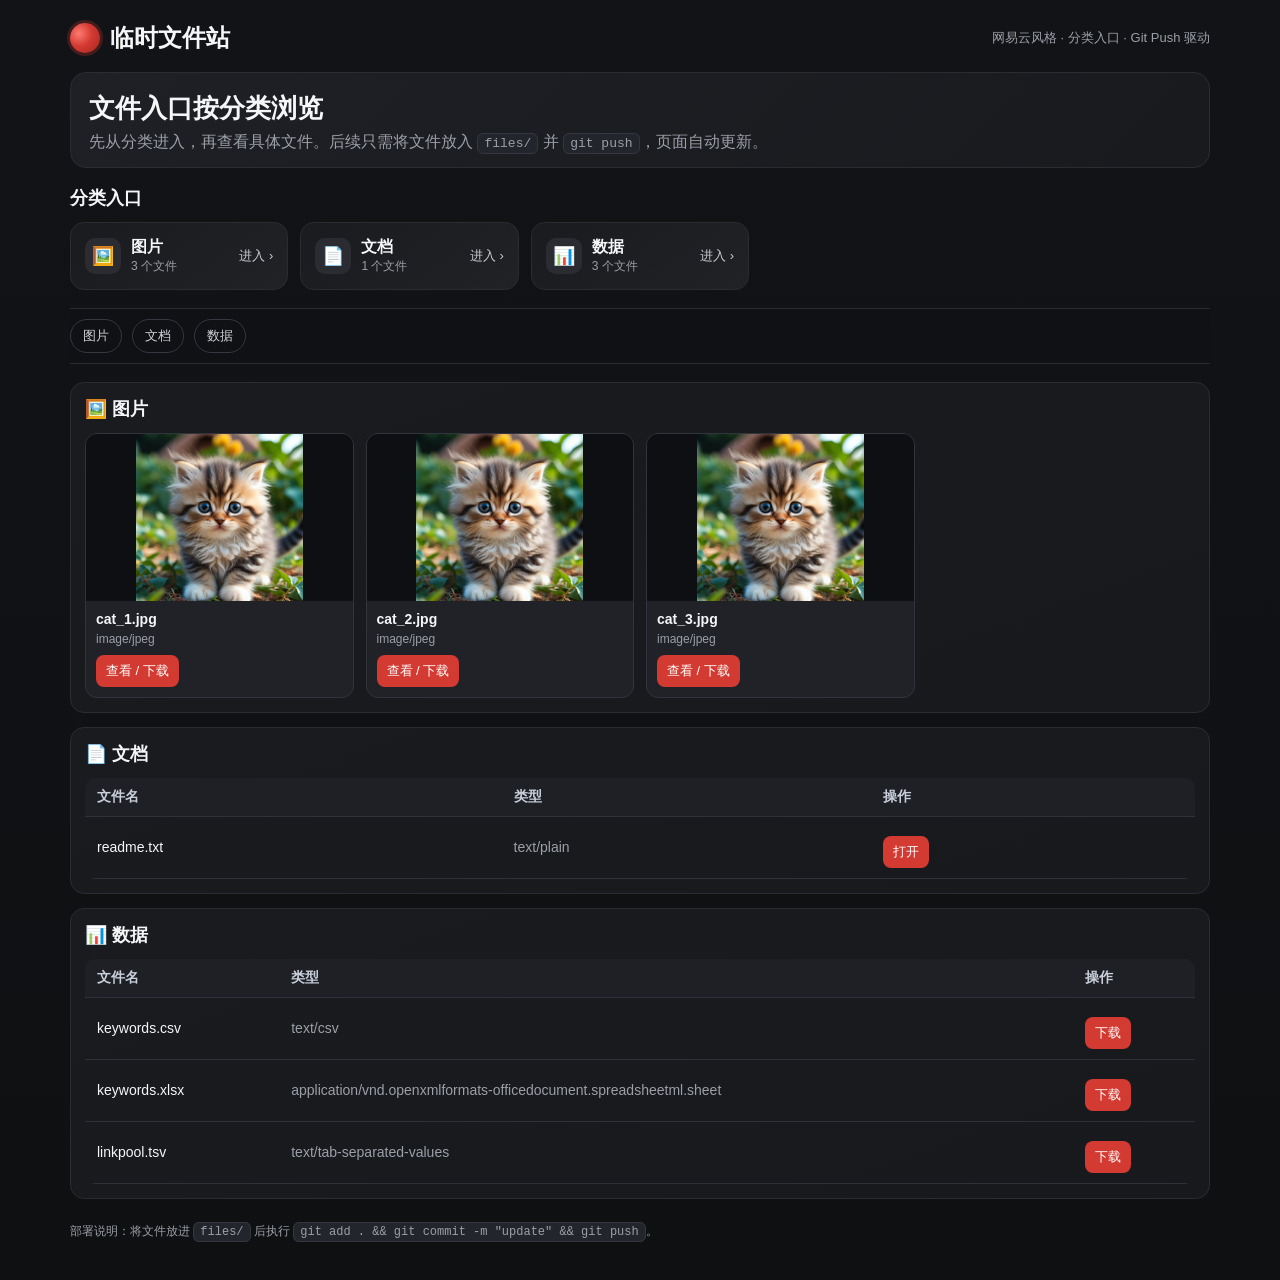
==== index.html @ 6c0d1d4a "feat: category-first entry with NetEase Cloud-inspired UI" ====
<!doctype html>
<html lang="zh-CN">
<head>
<meta charset="UTF-8" />
<meta name="viewport" content="width=device-width, initial-scale=1" />
<title>临时文件站 · 网易云风格</title>
<style>
:root{
  --bg:#111214;
  --panel:#1a1b1f;
  --panel-2:#202226;
  --text:#f5f6f7;
  --muted:#9b9fa8;
  --red:#d33a31;
  --red-2:#e74b42;
  --line:#2a2c31;
}
*{box-sizing:border-box}
body{margin:0;background:linear-gradient(180deg,#121316 0%,#0f1012 100%);color:var(--text);font-family:-apple-system,BlinkMacSystemFont,"Segoe UI",Roboto,"PingFang SC","Microsoft YaHei",sans-serif}
a{color:inherit;text-decoration:none}
.wrap{max-width:1180px;margin:0 auto;padding:22px 20px 40px}
.topbar{display:flex;align-items:center;justify-content:space-between;margin-bottom:18px}
.brand{display:flex;align-items:center;gap:10px;font-weight:800;font-size:24px}
.logo{width:30px;height:30px;border-radius:50%;background:radial-gradient(circle at 30% 35%,#ff7b73 0%,var(--red) 45%,#a52620 100%);box-shadow:0 0 0 3px rgba(211,58,49,.25)}
.tip{color:var(--muted);font-size:13px}

.hero{background:linear-gradient(135deg,#1f2025,#181a1e);border:1px solid var(--line);border-radius:16px;padding:18px 18px 14px;margin-bottom:18px}
.hero h1{margin:0 0 6px;font-size:26px}
.hero p{margin:0;color:var(--muted)}

.section-title{font-size:18px;font-weight:700;margin:18px 0 12px}
.category-grid{display:grid;grid-template-columns:repeat(auto-fill,minmax(210px,1fr));gap:12px}
.cat{background:linear-gradient(145deg,var(--panel),var(--panel-2));border:1px solid var(--line);border-radius:14px;padding:14px;display:flex;align-items:center;justify-content:space-between;transition:.2s}
.cat:hover{transform:translateY(-2px);border-color:#3a3d44}
.cat .l{display:flex;align-items:center;gap:10px}
.icon{width:36px;height:36px;border-radius:10px;display:grid;place-items:center;font-size:18px;background:#2a2c31}
.cname{font-weight:700}
.count{font-size:12px;color:var(--muted)}
.go{font-size:13px;color:#c9ccd3}

.tabs{position:sticky;top:0;background:rgba(17,18,20,.85);backdrop-filter:blur(8px);z-index:9;border-top:1px solid var(--line);border-bottom:1px solid var(--line);padding:10px 0;margin:18px 0}
.tabrow{display:flex;gap:10px;flex-wrap:wrap}
.tab{padding:7px 12px;border:1px solid #343741;border-radius:999px;color:#d0d3d9;font-size:13px}
.tab:hover{border-color:var(--red);color:#fff}

.panel{background:linear-gradient(160deg,var(--panel),#18191d);border:1px solid var(--line);border-radius:14px;padding:14px;margin-top:14px}
.grid{display:grid;grid-template-columns:repeat(auto-fill,minmax(250px,1fr));gap:12px}
.card{background:#202228;border:1px solid #31343c;border-radius:12px;overflow:hidden}
.thumb{aspect-ratio:16/10;background:#0e0f12;display:flex;align-items:center;justify-content:center}
.thumb img{max-width:100%;max-height:100%;display:block}
.meta{padding:10px}
.name{font-weight:700;word-break:break-all;font-size:14px}
.info{font-size:12px;color:var(--muted);margin-top:5px}
.btn{margin-top:9px;display:inline-block;background:var(--red);color:#fff;padding:7px 10px;border-radius:8px;font-size:13px}
.btn:hover{background:var(--red-2)}

.table{width:100%;border-collapse:collapse;margin-top:8px;overflow:hidden;border-radius:10px}
.table th,.table td{padding:10px 12px;border-bottom:1px solid #2f3138;text-align:left;font-size:14px}
.table th{color:#cad0db;background:#1e2026}
.table tr:hover td{background:#1a1c22}
.muted{color:var(--muted)}
.footer{margin-top:24px;color:var(--muted);font-size:12px}
code{background:#23252c;border:1px solid #343741;border-radius:6px;padding:2px 6px}
</style>
</head>
<body>
<div class="wrap">
  <div class="topbar">
    <div class="brand"><span class="logo"></span><span>临时文件站</span></div>
    <div class="tip">网易云风格 · 分类入口 · Git Push 驱动</div>
  </div>

  <div class="hero">
    <h1>文件入口按分类浏览</h1>
    <p>先从分类进入，再查看具体文件。后续只需将文件放入 <code>files/</code> 并 <code>git push</code>，页面自动更新。</p>
  </div>

  <div class="section-title">分类入口</div>
  <div class="category-grid">
    <a class="cat" href="#images"><div class="l"><div class="icon">🖼️</div><div><div class="cname">图片</div><div class="count">3 个文件</div></div></div><div class="go">进入 ›</div></a>
    <a class="cat" href="#docs"><div class="l"><div class="icon">📄</div><div><div class="cname">文档</div><div class="count">1 个文件</div></div></div><div class="go">进入 ›</div></a>
    <a class="cat" href="#data"><div class="l"><div class="icon">📊</div><div><div class="cname">数据</div><div class="count">3 个文件</div></div></div><div class="go">进入 ›</div></a>
  </div>

  <div class="tabs">
    <div class="tabrow">
      <a class="tab" href="#images">图片</a>
      <a class="tab" href="#docs">文档</a>
      <a class="tab" href="#data">数据</a>
    </div>
  </div>

  <section id="images" class="panel">
    <div class="section-title" style="margin-top:0">🖼️ 图片</div>
    <div class="grid">
      <div class="card"><div class="thumb"><img src="files/images/cat_1.jpg" alt="cat1"/></div><div class="meta"><div class="name">cat_1.jpg</div><div class="info">image/jpeg</div><a class="btn" href="files/images/cat_1.jpg" target="_blank">查看 / 下载</a></div></div>
      <div class="card"><div class="thumb"><img src="files/images/cat_2.jpg" alt="cat2"/></div><div class="meta"><div class="name">cat_2.jpg</div><div class="info">image/jpeg</div><a class="btn" href="files/images/cat_2.jpg" target="_blank">查看 / 下载</a></div></div>
      <div class="card"><div class="thumb"><img src="files/images/cat_3.jpg" alt="cat3"/></div><div class="meta"><div class="name">cat_3.jpg</div><div class="info">image/jpeg</div><a class="btn" href="files/images/cat_3.jpg" target="_blank">查看 / 下载</a></div></div>
    </div>
  </section>

  <section id="docs" class="panel">
    <div class="section-title" style="margin-top:0">📄 文档</div>
    <table class="table">
      <thead><tr><th>文件名</th><th>类型</th><th>操作</th></tr></thead>
      <tbody>
        <tr><td>readme.txt</td><td class="muted">text/plain</td><td><a class="btn" href="files/docs/readme.txt" target="_blank">打开</a></td></tr>
      </tbody>
    </table>
  </section>

  <section id="data" class="panel">
    <div class="section-title" style="margin-top:0">📊 数据</div>
    <table class="table">
      <thead><tr><th>文件名</th><th>类型</th><th>操作</th></tr></thead>
      <tbody>
        <tr><td>keywords.csv</td><td class="muted">text/csv</td><td><a class="btn" href="files/data/keywords.csv" target="_blank">下载</a></td></tr>
        <tr><td>keywords.xlsx</td><td class="muted">application/vnd.openxmlformats-officedocument.spreadsheetml.sheet</td><td><a class="btn" href="files/data/keywords.xlsx" target="_blank">下载</a></td></tr>
        <tr><td>linkpool.tsv</td><td class="muted">text/tab-separated-values</td><td><a class="btn" href="files/data/linkpool.tsv" target="_blank">下载</a></td></tr>
      </tbody>
    </table>
  </section>

  <div class="footer">部署说明：将文件放进 <code>files/</code> 后执行 <code>git add . && git commit -m "update" && git push</code>。</div>
</div>
</body>
</html>
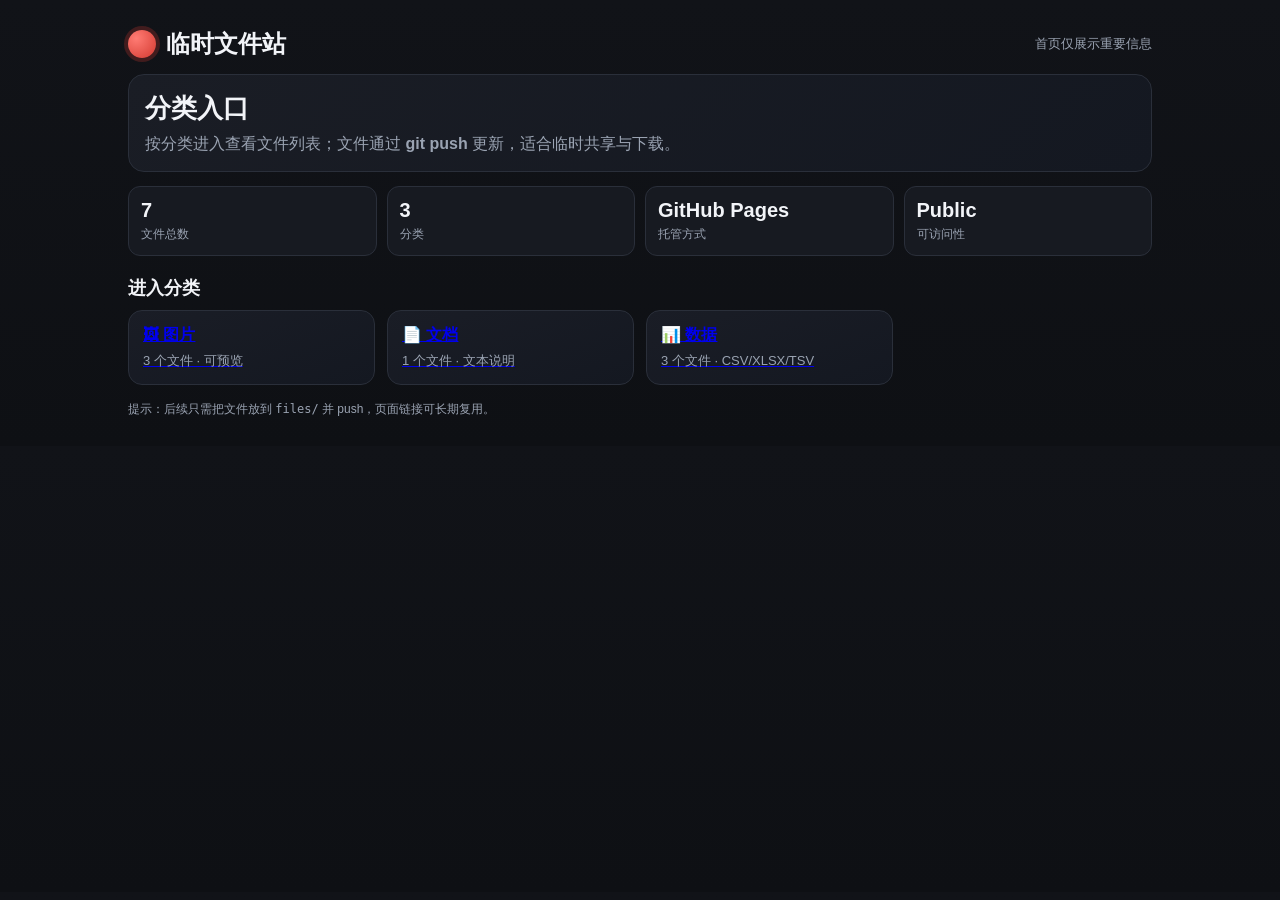
==== commit 0e62775f: "feat: homepage key info only; category drill-down pages" ====
--- a/index.html
+++ b/index.html
@@ -1,127 +1,59 @@
 <!doctype html>
 <html lang="zh-CN">
 <head>
-<meta charset="UTF-8" />
-<meta name="viewport" content="width=device-width, initial-scale=1" />
-<title>临时文件站 · 网易云风格</title>
-<style>
-:root{
-  --bg:#111214;
-  --panel:#1a1b1f;
-  --panel-2:#202226;
-  --text:#f5f6f7;
-  --muted:#9b9fa8;
-  --red:#d33a31;
-  --red-2:#e74b42;
-  --line:#2a2c31;
-}
-*{box-sizing:border-box}
-body{margin:0;background:linear-gradient(180deg,#121316 0%,#0f1012 100%);color:var(--text);font-family:-apple-system,BlinkMacSystemFont,"Segoe UI",Roboto,"PingFang SC","Microsoft YaHei",sans-serif}
-a{color:inherit;text-decoration:none}
-.wrap{max-width:1180px;margin:0 auto;padding:22px 20px 40px}
-.topbar{display:flex;align-items:center;justify-content:space-between;margin-bottom:18px}
-.brand{display:flex;align-items:center;gap:10px;font-weight:800;font-size:24px}
-.logo{width:30px;height:30px;border-radius:50%;background:radial-gradient(circle at 30% 35%,#ff7b73 0%,var(--red) 45%,#a52620 100%);box-shadow:0 0 0 3px rgba(211,58,49,.25)}
-.tip{color:var(--muted);font-size:13px}
-
-.hero{background:linear-gradient(135deg,#1f2025,#181a1e);border:1px solid var(--line);border-radius:16px;padding:18px 18px 14px;margin-bottom:18px}
-.hero h1{margin:0 0 6px;font-size:26px}
-.hero p{margin:0;color:var(--muted)}
-
-.section-title{font-size:18px;font-weight:700;margin:18px 0 12px}
-.category-grid{display:grid;grid-template-columns:repeat(auto-fill,minmax(210px,1fr));gap:12px}
-.cat{background:linear-gradient(145deg,var(--panel),var(--panel-2));border:1px solid var(--line);border-radius:14px;padding:14px;display:flex;align-items:center;justify-content:space-between;transition:.2s}
-.cat:hover{transform:translateY(-2px);border-color:#3a3d44}
-.cat .l{display:flex;align-items:center;gap:10px}
-.icon{width:36px;height:36px;border-radius:10px;display:grid;place-items:center;font-size:18px;background:#2a2c31}
-.cname{font-weight:700}
-.count{font-size:12px;color:var(--muted)}
-.go{font-size:13px;color:#c9ccd3}
-
-.tabs{position:sticky;top:0;background:rgba(17,18,20,.85);backdrop-filter:blur(8px);z-index:9;border-top:1px solid var(--line);border-bottom:1px solid var(--line);padding:10px 0;margin:18px 0}
-.tabrow{display:flex;gap:10px;flex-wrap:wrap}
-.tab{padding:7px 12px;border:1px solid #343741;border-radius:999px;color:#d0d3d9;font-size:13px}
-.tab:hover{border-color:var(--red);color:#fff}
-
-.panel{background:linear-gradient(160deg,var(--panel),#18191d);border:1px solid var(--line);border-radius:14px;padding:14px;margin-top:14px}
-.grid{display:grid;grid-template-columns:repeat(auto-fill,minmax(250px,1fr));gap:12px}
-.card{background:#202228;border:1px solid #31343c;border-radius:12px;overflow:hidden}
-.thumb{aspect-ratio:16/10;background:#0e0f12;display:flex;align-items:center;justify-content:center}
-.thumb img{max-width:100%;max-height:100%;display:block}
-.meta{padding:10px}
-.name{font-weight:700;word-break:break-all;font-size:14px}
-.info{font-size:12px;color:var(--muted);margin-top:5px}
-.btn{margin-top:9px;display:inline-block;background:var(--red);color:#fff;padding:7px 10px;border-radius:8px;font-size:13px}
-.btn:hover{background:var(--red-2)}
-
-.table{width:100%;border-collapse:collapse;margin-top:8px;overflow:hidden;border-radius:10px}
-.table th,.table td{padding:10px 12px;border-bottom:1px solid #2f3138;text-align:left;font-size:14px}
-.table th{color:#cad0db;background:#1e2026}
-.table tr:hover td{background:#1a1c22}
-.muted{color:var(--muted)}
-.footer{margin-top:24px;color:var(--muted);font-size:12px}
-code{background:#23252c;border:1px solid #343741;border-radius:6px;padding:2px 6px}
-</style>
+  <meta charset="UTF-8" />
+  <meta name="viewport" content="width=device-width, initial-scale=1" />
+  <title>临时文件站</title>
+  <style>
+    :root{--bg:#0f1115;--panel:#171a21;--line:#2a2f3a;--text:#f2f4f8;--muted:#9aa3b2;--red:#d33a31}
+    *{box-sizing:border-box} body{margin:0;background:linear-gradient(180deg,#111318,#0e1014);color:var(--text);font-family:-apple-system,BlinkMacSystemFont,"Segoe UI",Roboto,"PingFang SC","Microsoft YaHei",sans-serif}
+    .wrap{max-width:1060px;margin:0 auto;padding:28px 18px}
+    .top{display:flex;justify-content:space-between;align-items:center;gap:12px}
+    .logo{display:flex;align-items:center;gap:10px;font-weight:800;font-size:24px}
+    .dot{width:28px;height:28px;border-radius:50%;background:radial-gradient(circle at 30% 30%,#ff7b73,var(--red));box-shadow:0 0 0 4px rgba(211,58,49,.25)}
+    .sub{color:var(--muted);font-size:13px}
+    .hero{margin-top:14px;background:linear-gradient(140deg,#1a1d25,#141821);border:1px solid var(--line);border-radius:16px;padding:16px}
+    .hero h1{margin:0;font-size:26px}.hero p{margin:8px 0 0;color:var(--muted)}
+    .stats{display:grid;grid-template-columns:repeat(4,minmax(0,1fr));gap:10px;margin-top:14px}
+    .stat{background:var(--panel);border:1px solid var(--line);border-radius:12px;padding:12px}
+    .n{font-size:20px;font-weight:800}.k{font-size:12px;color:var(--muted);margin-top:4px}
+    .section{margin-top:20px;font-size:18px;font-weight:700}
+    .cats{display:grid;grid-template-columns:repeat(auto-fill,minmax(220px,1fr));gap:12px;margin-top:10px}
+    .cat{display:block;background:linear-gradient(160deg,#1a1d26,#141821);border:1px solid var(--line);border-radius:14px;padding:14px;transition:.2s}
+    .cat:hover{transform:translateY(-2px);border-color:#3b4352}
+    .cat .name{font-size:16px;font-weight:700}
+    .cat .meta{margin-top:6px;color:var(--muted);font-size:13px}
+    .foot{margin-top:16px;color:var(--muted);font-size:12px}
+    @media(max-width:800px){.stats{grid-template-columns:repeat(2,minmax(0,1fr))}}
+  </style>
 </head>
 <body>
-<div class="wrap">
-  <div class="topbar">
-    <div class="brand"><span class="logo"></span><span>临时文件站</span></div>
-    <div class="tip">网易云风格 · 分类入口 · Git Push 驱动</div>
+  <div class="wrap">
+    <div class="top">
+      <div class="logo"><span class="dot"></span><span>临时文件站</span></div>
+      <div class="sub">首页仅展示重要信息</div>
+    </div>
+
+    <div class="hero">
+      <h1>分类入口</h1>
+      <p>按分类进入查看文件列表；文件通过 <b>git push</b> 更新，适合临时共享与下载。</p>
+    </div>
+
+    <div class="stats">
+      <div class="stat"><div class="n">7</div><div class="k">文件总数</div></div>
+      <div class="stat"><div class="n">3</div><div class="k">分类</div></div>
+      <div class="stat"><div class="n">GitHub Pages</div><div class="k">托管方式</div></div>
+      <div class="stat"><div class="n">Public</div><div class="k">可访问性</div></div>
+    </div>
+
+    <div class="section">进入分类</div>
+    <div class="cats">
+      <a class="cat" href="pages/images.html"><div class="name">🖼 图片</div><div class="meta">3 个文件 · 可预览</div></a>
+      <a class="cat" href="pages/docs.html"><div class="name">📄 文档</div><div class="meta">1 个文件 · 文本说明</div></a>
+      <a class="cat" href="pages/data.html"><div class="name">📊 数据</div><div class="meta">3 个文件 · CSV/XLSX/TSV</div></a>
+    </div>
+
+    <div class="foot">提示：后续只需把文件放到 <code>files/</code> 并 push，页面链接可长期复用。</div>
   </div>
-
-  <div class="hero">
-    <h1>文件入口按分类浏览</h1>
-    <p>先从分类进入，再查看具体文件。后续只需将文件放入 <code>files/</code> 并 <code>git push</code>，页面自动更新。</p>
-  </div>
-
-  <div class="section-title">分类入口</div>
-  <div class="category-grid">
-    <a class="cat" href="#images"><div class="l"><div class="icon">🖼️</div><div><div class="cname">图片</div><div class="count">3 个文件</div></div></div><div class="go">进入 ›</div></a>
-    <a class="cat" href="#docs"><div class="l"><div class="icon">📄</div><div><div class="cname">文档</div><div class="count">1 个文件</div></div></div><div class="go">进入 ›</div></a>
-    <a class="cat" href="#data"><div class="l"><div class="icon">📊</div><div><div class="cname">数据</div><div class="count">3 个文件</div></div></div><div class="go">进入 ›</div></a>
-  </div>
-
-  <div class="tabs">
-    <div class="tabrow">
-      <a class="tab" href="#images">图片</a>
-      <a class="tab" href="#docs">文档</a>
-      <a class="tab" href="#data">数据</a>
-    </div>
-  </div>
-
-  <section id="images" class="panel">
-    <div class="section-title" style="margin-top:0">🖼️ 图片</div>
-    <div class="grid">
-      <div class="card"><div class="thumb"><img src="files/images/cat_1.jpg" alt="cat1"/></div><div class="meta"><div class="name">cat_1.jpg</div><div class="info">image/jpeg</div><a class="btn" href="files/images/cat_1.jpg" target="_blank">查看 / 下载</a></div></div>
-      <div class="card"><div class="thumb"><img src="files/images/cat_2.jpg" alt="cat2"/></div><div class="meta"><div class="name">cat_2.jpg</div><div class="info">image/jpeg</div><a class="btn" href="files/images/cat_2.jpg" target="_blank">查看 / 下载</a></div></div>
-      <div class="card"><div class="thumb"><img src="files/images/cat_3.jpg" alt="cat3"/></div><div class="meta"><div class="name">cat_3.jpg</div><div class="info">image/jpeg</div><a class="btn" href="files/images/cat_3.jpg" target="_blank">查看 / 下载</a></div></div>
-    </div>
-  </section>
-
-  <section id="docs" class="panel">
-    <div class="section-title" style="margin-top:0">📄 文档</div>
-    <table class="table">
-      <thead><tr><th>文件名</th><th>类型</th><th>操作</th></tr></thead>
-      <tbody>
-        <tr><td>readme.txt</td><td class="muted">text/plain</td><td><a class="btn" href="files/docs/readme.txt" target="_blank">打开</a></td></tr>
-      </tbody>
-    </table>
-  </section>
-
-  <section id="data" class="panel">
-    <div class="section-title" style="margin-top:0">📊 数据</div>
-    <table class="table">
-      <thead><tr><th>文件名</th><th>类型</th><th>操作</th></tr></thead>
-      <tbody>
-        <tr><td>keywords.csv</td><td class="muted">text/csv</td><td><a class="btn" href="files/data/keywords.csv" target="_blank">下载</a></td></tr>
-        <tr><td>keywords.xlsx</td><td class="muted">application/vnd.openxmlformats-officedocument.spreadsheetml.sheet</td><td><a class="btn" href="files/data/keywords.xlsx" target="_blank">下载</a></td></tr>
-        <tr><td>linkpool.tsv</td><td class="muted">text/tab-separated-values</td><td><a class="btn" href="files/data/linkpool.tsv" target="_blank">下载</a></td></tr>
-      </tbody>
-    </table>
-  </section>
-
-  <div class="footer">部署说明：将文件放进 <code>files/</code> 后执行 <code>git add . && git commit -m "update" && git push</code>。</div>
-</div>
 </body>
 </html>
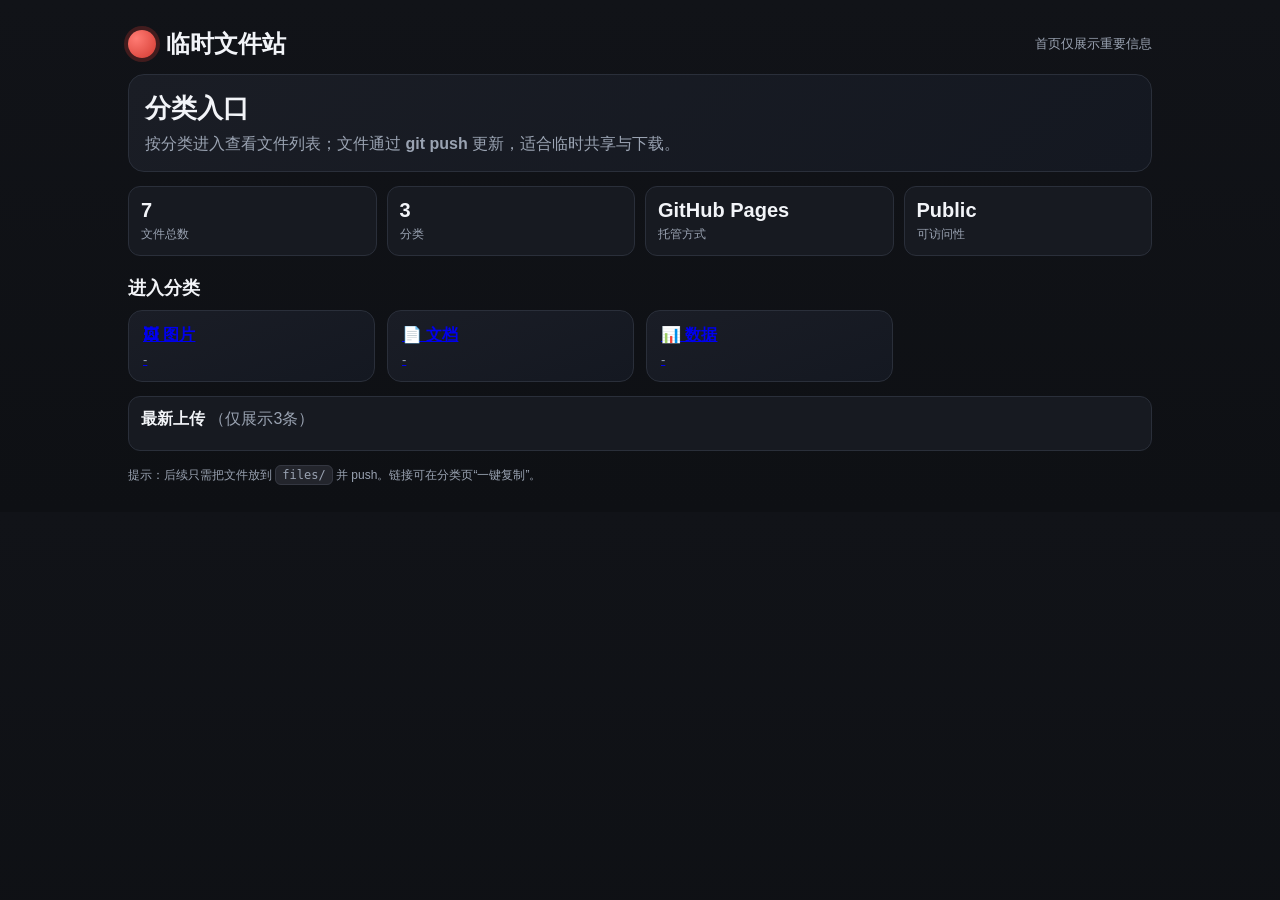
==== commit 66d64888: "feat: auto manifest + latest uploads + copy-link actions" ====
--- a/index.html
+++ b/index.html
@@ -7,40 +7,28 @@
   <style>
     :root{--bg:#0f1115;--panel:#171a21;--line:#2a2f3a;--text:#f2f4f8;--muted:#9aa3b2;--red:#d33a31}
     *{box-sizing:border-box} body{margin:0;background:linear-gradient(180deg,#111318,#0e1014);color:var(--text);font-family:-apple-system,BlinkMacSystemFont,"Segoe UI",Roboto,"PingFang SC","Microsoft YaHei",sans-serif}
-    .wrap{max-width:1060px;margin:0 auto;padding:28px 18px}
-    .top{display:flex;justify-content:space-between;align-items:center;gap:12px}
-    .logo{display:flex;align-items:center;gap:10px;font-weight:800;font-size:24px}
-    .dot{width:28px;height:28px;border-radius:50%;background:radial-gradient(circle at 30% 30%,#ff7b73,var(--red));box-shadow:0 0 0 4px rgba(211,58,49,.25)}
-    .sub{color:var(--muted);font-size:13px}
-    .hero{margin-top:14px;background:linear-gradient(140deg,#1a1d25,#141821);border:1px solid var(--line);border-radius:16px;padding:16px}
+    .wrap{max-width:1060px;margin:0 auto;padding:28px 18px}.top{display:flex;justify-content:space-between;align-items:center;gap:12px}
+    .logo{display:flex;align-items:center;gap:10px;font-weight:800;font-size:24px}.dot{width:28px;height:28px;border-radius:50%;background:radial-gradient(circle at 30% 30%,#ff7b73,var(--red));box-shadow:0 0 0 4px rgba(211,58,49,.25)}
+    .sub{color:var(--muted);font-size:13px}.hero{margin-top:14px;background:linear-gradient(140deg,#1a1d25,#141821);border:1px solid var(--line);border-radius:16px;padding:16px}
     .hero h1{margin:0;font-size:26px}.hero p{margin:8px 0 0;color:var(--muted)}
-    .stats{display:grid;grid-template-columns:repeat(4,minmax(0,1fr));gap:10px;margin-top:14px}
-    .stat{background:var(--panel);border:1px solid var(--line);border-radius:12px;padding:12px}
+    .stats{display:grid;grid-template-columns:repeat(4,minmax(0,1fr));gap:10px;margin-top:14px}.stat{background:var(--panel);border:1px solid var(--line);border-radius:12px;padding:12px}
     .n{font-size:20px;font-weight:800}.k{font-size:12px;color:var(--muted);margin-top:4px}
-    .section{margin-top:20px;font-size:18px;font-weight:700}
-    .cats{display:grid;grid-template-columns:repeat(auto-fill,minmax(220px,1fr));gap:12px;margin-top:10px}
-    .cat{display:block;background:linear-gradient(160deg,#1a1d26,#141821);border:1px solid var(--line);border-radius:14px;padding:14px;transition:.2s}
-    .cat:hover{transform:translateY(-2px);border-color:#3b4352}
-    .cat .name{font-size:16px;font-weight:700}
-    .cat .meta{margin-top:6px;color:var(--muted);font-size:13px}
-    .foot{margin-top:16px;color:var(--muted);font-size:12px}
+    .section{margin-top:20px;font-size:18px;font-weight:700}.cats{display:grid;grid-template-columns:repeat(auto-fill,minmax(220px,1fr));gap:12px;margin-top:10px}
+    .cat{display:block;background:linear-gradient(160deg,#1a1d26,#141821);border:1px solid var(--line);border-radius:14px;padding:14px;transition:.2s}.cat:hover{transform:translateY(-2px);border-color:#3b4352}
+    .cat .name{font-size:16px;font-weight:700}.cat .meta{margin-top:6px;color:var(--muted);font-size:13px}
+    .latest{margin-top:14px;background:var(--panel);border:1px solid var(--line);border-radius:12px;padding:12px}.latest ul{margin:8px 0 0 18px;padding:0}.latest li{margin:6px 0}
+    .muted{color:var(--muted)} .foot{margin-top:16px;color:var(--muted);font-size:12px}
+    code{background:#23252c;border:1px solid #343741;border-radius:6px;padding:2px 6px}
     @media(max-width:800px){.stats{grid-template-columns:repeat(2,minmax(0,1fr))}}
   </style>
 </head>
 <body>
   <div class="wrap">
-    <div class="top">
-      <div class="logo"><span class="dot"></span><span>临时文件站</span></div>
-      <div class="sub">首页仅展示重要信息</div>
-    </div>
-
-    <div class="hero">
-      <h1>分类入口</h1>
-      <p>按分类进入查看文件列表；文件通过 <b>git push</b> 更新，适合临时共享与下载。</p>
-    </div>
+    <div class="top"><div class="logo"><span class="dot"></span><span>临时文件站</span></div><div class="sub">首页仅展示重要信息</div></div>
+    <div class="hero"><h1>分类入口</h1><p>按分类进入查看文件列表；文件通过 <b>git push</b> 更新，适合临时共享与下载。</p></div>
 
     <div class="stats">
-      <div class="stat"><div class="n">7</div><div class="k">文件总数</div></div>
+      <div class="stat"><div class="n" data-total>7</div><div class="k">文件总数</div></div>
       <div class="stat"><div class="n">3</div><div class="k">分类</div></div>
       <div class="stat"><div class="n">GitHub Pages</div><div class="k">托管方式</div></div>
       <div class="stat"><div class="n">Public</div><div class="k">可访问性</div></div>
@@ -48,12 +36,18 @@
 
     <div class="section">进入分类</div>
     <div class="cats">
-      <a class="cat" href="pages/images.html"><div class="name">🖼 图片</div><div class="meta">3 个文件 · 可预览</div></a>
-      <a class="cat" href="pages/docs.html"><div class="name">📄 文档</div><div class="meta">1 个文件 · 文本说明</div></a>
-      <a class="cat" href="pages/data.html"><div class="name">📊 数据</div><div class="meta">3 个文件 · CSV/XLSX/TSV</div></a>
+      <a class="cat" href="pages/images.html"><div class="name">🖼 图片</div><div class="meta" data-count="images">-</div></a>
+      <a class="cat" href="pages/docs.html"><div class="name">📄 文档</div><div class="meta" data-count="docs">-</div></a>
+      <a class="cat" href="pages/data.html"><div class="name">📊 数据</div><div class="meta" data-count="data">-</div></a>
     </div>
 
-    <div class="foot">提示：后续只需把文件放到 <code>files/</code> 并 push，页面链接可长期复用。</div>
+    <div class="latest">
+      <div><b>最新上传</b> <span class="muted">（仅展示3条）</span></div>
+      <ul id="latest-list"></ul>
+    </div>
+
+    <div class="foot">提示：后续只需把文件放到 <code>files/</code> 并 push。链接可在分类页“一键复制”。</div>
   </div>
+  <script src="assets/app.js"></script>
 </body>
 </html>
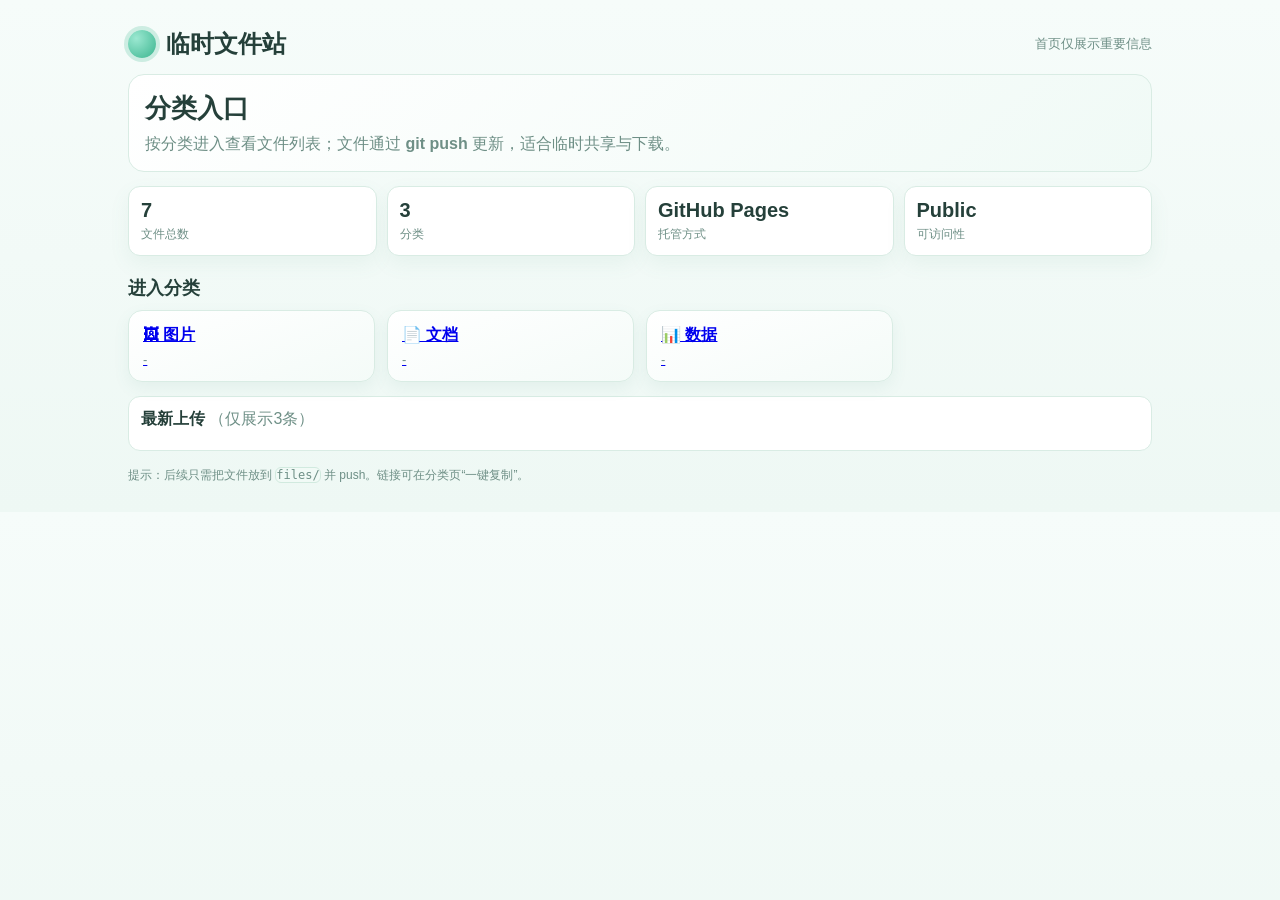
==== commit 8ca45d94: "style: refresh to light fresh theme + image grid preview default" ====
--- a/index.html
+++ b/index.html
@@ -5,20 +5,20 @@
   <meta name="viewport" content="width=device-width, initial-scale=1" />
   <title>临时文件站</title>
   <style>
-    :root{--bg:#0f1115;--panel:#171a21;--line:#2a2f3a;--text:#f2f4f8;--muted:#9aa3b2;--red:#d33a31}
-    *{box-sizing:border-box} body{margin:0;background:linear-gradient(180deg,#111318,#0e1014);color:var(--text);font-family:-apple-system,BlinkMacSystemFont,"Segoe UI",Roboto,"PingFang SC","Microsoft YaHei",sans-serif}
+    :root{--bg:#f4fbf8;--panel:#ffffff;--line:#d9ece4;--text:#25403a;--muted:#6e8f86;--red:#3bb58f}
+    *{box-sizing:border-box} body{margin:0;background:linear-gradient(180deg,#f6fcfa,#eef8f4);color:var(--text);font-family:-apple-system,BlinkMacSystemFont,"Segoe UI",Roboto,"PingFang SC","Microsoft YaHei",sans-serif}
     .wrap{max-width:1060px;margin:0 auto;padding:28px 18px}.top{display:flex;justify-content:space-between;align-items:center;gap:12px}
-    .logo{display:flex;align-items:center;gap:10px;font-weight:800;font-size:24px}.dot{width:28px;height:28px;border-radius:50%;background:radial-gradient(circle at 30% 30%,#ff7b73,var(--red));box-shadow:0 0 0 4px rgba(211,58,49,.25)}
-    .sub{color:var(--muted);font-size:13px}.hero{margin-top:14px;background:linear-gradient(140deg,#1a1d25,#141821);border:1px solid var(--line);border-radius:16px;padding:16px}
+    .logo{display:flex;align-items:center;gap:10px;font-weight:800;font-size:24px}.dot{width:28px;height:28px;border-radius:50%;background:radial-gradient(circle at 30% 30%,#9be8d1,var(--red));box-shadow:0 0 0 4px rgba(59,181,143,.22)}
+    .sub{color:var(--muted);font-size:13px}.hero{margin-top:14px;background:linear-gradient(140deg,#ffffff,#f0faf6);border:1px solid var(--line);border-radius:16px;padding:16px}
     .hero h1{margin:0;font-size:26px}.hero p{margin:8px 0 0;color:var(--muted)}
-    .stats{display:grid;grid-template-columns:repeat(4,minmax(0,1fr));gap:10px;margin-top:14px}.stat{background:var(--panel);border:1px solid var(--line);border-radius:12px;padding:12px}
+    .stats{display:grid;grid-template-columns:repeat(4,minmax(0,1fr));gap:10px;margin-top:14px}.stat{background:var(--panel);border:1px solid var(--line);border-radius:12px;padding:12px;box-shadow:0 8px 20px rgba(84,150,126,.08)}
     .n{font-size:20px;font-weight:800}.k{font-size:12px;color:var(--muted);margin-top:4px}
     .section{margin-top:20px;font-size:18px;font-weight:700}.cats{display:grid;grid-template-columns:repeat(auto-fill,minmax(220px,1fr));gap:12px;margin-top:10px}
-    .cat{display:block;background:linear-gradient(160deg,#1a1d26,#141821);border:1px solid var(--line);border-radius:14px;padding:14px;transition:.2s}.cat:hover{transform:translateY(-2px);border-color:#3b4352}
+    .cat{display:block;background:linear-gradient(160deg,#ffffff,#f4fbf8);border:1px solid var(--line);border-radius:14px;padding:14px;transition:.2s;box-shadow:0 6px 16px rgba(80,145,123,.08)}.cat:hover{transform:translateY(-2px);border-color:#bde5d6}
     .cat .name{font-size:16px;font-weight:700}.cat .meta{margin-top:6px;color:var(--muted);font-size:13px}
     .latest{margin-top:14px;background:var(--panel);border:1px solid var(--line);border-radius:12px;padding:12px}.latest ul{margin:8px 0 0 18px;padding:0}.latest li{margin:6px 0}
     .muted{color:var(--muted)} .foot{margin-top:16px;color:var(--muted);font-size:12px}
-    code{background:#23252c;border:1px solid #343741;border-radius:6px;padding:2px 6px}
+    code{background:#f1faf6;border:1px solid #d1eadf;border-radius:6px;padding:2px 6px
     @media(max-width:800px){.stats{grid-template-columns:repeat(2,minmax(0,1fr))}}
   </style>
 </head>
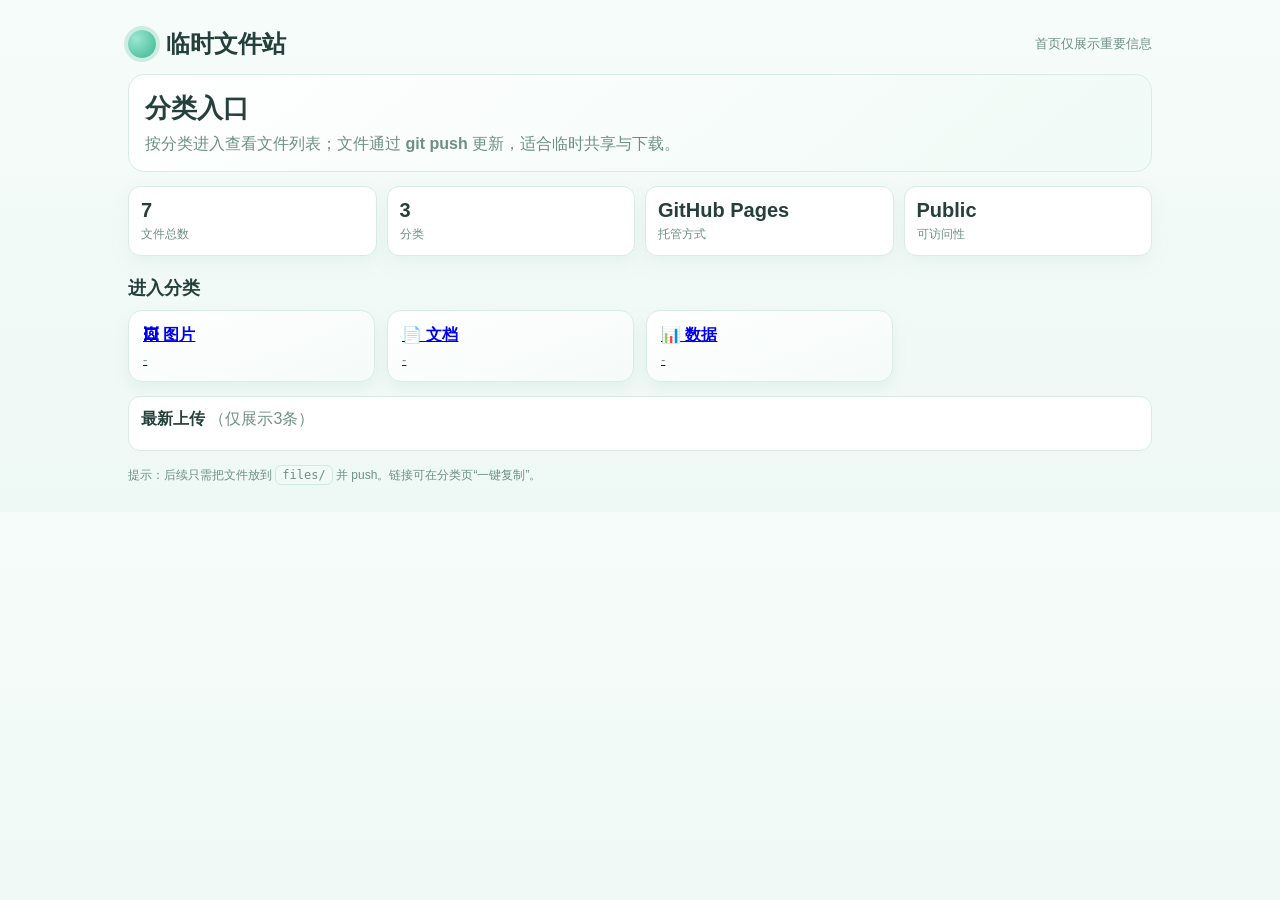
==== commit 6c3ec753: "fix: close CSS code selector brace on homepage" ====
--- a/index.html
+++ b/index.html
@@ -18,7 +18,7 @@
     .cat .name{font-size:16px;font-weight:700}.cat .meta{margin-top:6px;color:var(--muted);font-size:13px}
     .latest{margin-top:14px;background:var(--panel);border:1px solid var(--line);border-radius:12px;padding:12px}.latest ul{margin:8px 0 0 18px;padding:0}.latest li{margin:6px 0}
     .muted{color:var(--muted)} .foot{margin-top:16px;color:var(--muted);font-size:12px}
-    code{background:#f1faf6;border:1px solid #d1eadf;border-radius:6px;padding:2px 6px
+    code{background:#f1faf6;border:1px solid #d1eadf;border-radius:6px;padding:2px 6px}
     @media(max-width:800px){.stats{grid-template-columns:repeat(2,minmax(0,1fr))}}
   </style>
 </head>
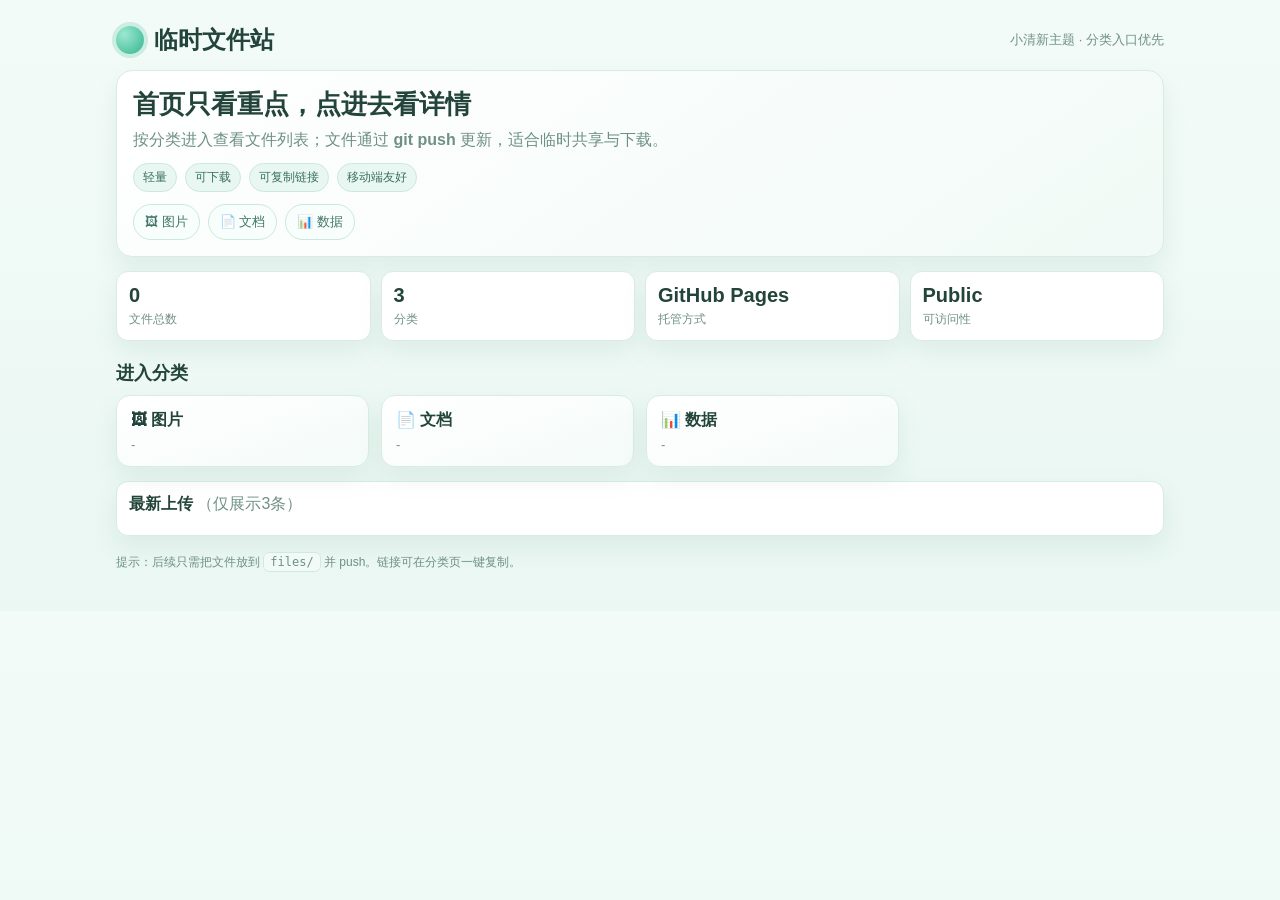
==== commit e3fded5d: "feat: full-site UX polish with unified fresh theme and image preview navigation" ====
--- a/index.html
+++ b/index.html
@@ -4,31 +4,33 @@
   <meta charset="UTF-8" />
   <meta name="viewport" content="width=device-width, initial-scale=1" />
   <title>临时文件站</title>
-  <style>
-    :root{--bg:#f4fbf8;--panel:#ffffff;--line:#d9ece4;--text:#25403a;--muted:#6e8f86;--red:#3bb58f}
-    *{box-sizing:border-box} body{margin:0;background:linear-gradient(180deg,#f6fcfa,#eef8f4);color:var(--text);font-family:-apple-system,BlinkMacSystemFont,"Segoe UI",Roboto,"PingFang SC","Microsoft YaHei",sans-serif}
-    .wrap{max-width:1060px;margin:0 auto;padding:28px 18px}.top{display:flex;justify-content:space-between;align-items:center;gap:12px}
-    .logo{display:flex;align-items:center;gap:10px;font-weight:800;font-size:24px}.dot{width:28px;height:28px;border-radius:50%;background:radial-gradient(circle at 30% 30%,#9be8d1,var(--red));box-shadow:0 0 0 4px rgba(59,181,143,.22)}
-    .sub{color:var(--muted);font-size:13px}.hero{margin-top:14px;background:linear-gradient(140deg,#ffffff,#f0faf6);border:1px solid var(--line);border-radius:16px;padding:16px}
-    .hero h1{margin:0;font-size:26px}.hero p{margin:8px 0 0;color:var(--muted)}
-    .stats{display:grid;grid-template-columns:repeat(4,minmax(0,1fr));gap:10px;margin-top:14px}.stat{background:var(--panel);border:1px solid var(--line);border-radius:12px;padding:12px;box-shadow:0 8px 20px rgba(84,150,126,.08)}
-    .n{font-size:20px;font-weight:800}.k{font-size:12px;color:var(--muted);margin-top:4px}
-    .section{margin-top:20px;font-size:18px;font-weight:700}.cats{display:grid;grid-template-columns:repeat(auto-fill,minmax(220px,1fr));gap:12px;margin-top:10px}
-    .cat{display:block;background:linear-gradient(160deg,#ffffff,#f4fbf8);border:1px solid var(--line);border-radius:14px;padding:14px;transition:.2s;box-shadow:0 6px 16px rgba(80,145,123,.08)}.cat:hover{transform:translateY(-2px);border-color:#bde5d6}
-    .cat .name{font-size:16px;font-weight:700}.cat .meta{margin-top:6px;color:var(--muted);font-size:13px}
-    .latest{margin-top:14px;background:var(--panel);border:1px solid var(--line);border-radius:12px;padding:12px}.latest ul{margin:8px 0 0 18px;padding:0}.latest li{margin:6px 0}
-    .muted{color:var(--muted)} .foot{margin-top:16px;color:var(--muted);font-size:12px}
-    code{background:#f1faf6;border:1px solid #d1eadf;border-radius:6px;padding:2px 6px}
-    @media(max-width:800px){.stats{grid-template-columns:repeat(2,minmax(0,1fr))}}
-  </style>
+  <link rel="stylesheet" href="assets/style.css" />
 </head>
 <body>
   <div class="wrap">
-    <div class="top"><div class="logo"><span class="dot"></span><span>临时文件站</span></div><div class="sub">首页仅展示重要信息</div></div>
-    <div class="hero"><h1>分类入口</h1><p>按分类进入查看文件列表；文件通过 <b>git push</b> 更新，适合临时共享与下载。</p></div>
+    <div class="top">
+      <div class="logo"><span class="dot"></span><span>临时文件站</span></div>
+      <div class="sub">小清新主题 · 分类入口优先</div>
+    </div>
+
+    <div class="hero">
+      <h1>首页只看重点，点进去看详情</h1>
+      <p>按分类进入查看文件列表；文件通过 <b>git push</b> 更新，适合临时共享与下载。</p>
+      <div class="chips">
+        <span class="chip">轻量</span>
+        <span class="chip">可下载</span>
+        <span class="chip">可复制链接</span>
+        <span class="chip">移动端友好</span>
+      </div>
+      <div class="nav">
+        <a href="pages/images.html">🖼 图片</a>
+        <a href="pages/docs.html">📄 文档</a>
+        <a href="pages/data.html">📊 数据</a>
+      </div>
+    </div>
 
     <div class="stats">
-      <div class="stat"><div class="n" data-total>7</div><div class="k">文件总数</div></div>
+      <div class="stat"><div class="n" data-total>0</div><div class="k">文件总数</div></div>
       <div class="stat"><div class="n">3</div><div class="k">分类</div></div>
       <div class="stat"><div class="n">GitHub Pages</div><div class="k">托管方式</div></div>
       <div class="stat"><div class="n">Public</div><div class="k">可访问性</div></div>
@@ -46,8 +48,10 @@
       <ul id="latest-list"></ul>
     </div>
 
-    <div class="foot">提示：后续只需把文件放到 <code>files/</code> 并 push。链接可在分类页“一键复制”。</div>
+    <div class="foot">提示：后续只需把文件放到 <code>files/</code> 并 push。链接可在分类页一键复制。</div>
   </div>
+
+  <button id="back-top" class="float-top">↑ 顶部</button>
   <script src="assets/app.js"></script>
 </body>
 </html>
--- a/assets/style.css
+++ b/assets/style.css
@@ -0,0 +1,78 @@
+:root{
+  --bg:#f3fbf8;
+  --bg-2:#eaf7f2;
+  --panel:#ffffff;
+  --line:#d8ece3;
+  --text:#23443a;
+  --muted:#6f9086;
+  --primary:#36b58d;
+  --primary-2:#2fa57f;
+  --chip:#e8f7f1;
+  --shadow:0 10px 24px rgba(65,132,108,.10);
+}
+*{box-sizing:border-box}
+body{margin:0;background:linear-gradient(180deg,var(--bg),var(--bg-2));color:var(--text);font-family:-apple-system,BlinkMacSystemFont,"Segoe UI",Roboto,"PingFang SC","Microsoft YaHei",sans-serif}
+a{text-decoration:none;color:inherit}
+.wrap{max-width:1080px;margin:0 auto;padding:24px 16px 40px}
+.top{display:flex;justify-content:space-between;align-items:center;gap:10px;flex-wrap:wrap}
+.logo{display:flex;align-items:center;gap:10px;font-size:24px;font-weight:800}
+.dot{width:28px;height:28px;border-radius:50%;background:radial-gradient(circle at 30% 30%,#9be8d1,var(--primary));box-shadow:0 0 0 4px rgba(54,181,141,.2)}
+.sub{color:var(--muted);font-size:13px}
+.hero{margin-top:14px;padding:16px;border-radius:16px;border:1px solid var(--line);background:linear-gradient(145deg,#ffffff,#f1faf6);box-shadow:var(--shadow)}
+.hero h1{margin:0;font-size:26px}
+.hero p{margin:8px 0 0;color:var(--muted)}
+.stats{display:grid;grid-template-columns:repeat(4,minmax(0,1fr));gap:10px;margin-top:14px}
+.stat{background:var(--panel);border:1px solid var(--line);border-radius:12px;padding:12px;box-shadow:var(--shadow)}
+.n{font-size:20px;font-weight:800}
+.k{font-size:12px;color:var(--muted);margin-top:4px}
+.section{margin-top:20px;font-size:18px;font-weight:700}
+.cats{display:grid;grid-template-columns:repeat(auto-fill,minmax(220px,1fr));gap:12px;margin-top:10px}
+.cat{display:block;background:linear-gradient(160deg,#fff,#f4fbf8);border:1px solid var(--line);border-radius:14px;padding:14px;transition:.2s;box-shadow:var(--shadow)}
+.cat:hover{transform:translateY(-2px);border-color:#bae5d6}
+.cat .name{font-size:16px;font-weight:700}
+.cat .meta{margin-top:6px;color:var(--muted);font-size:13px}
+.latest{margin-top:14px;background:var(--panel);border:1px solid var(--line);border-radius:12px;padding:12px;box-shadow:var(--shadow)}
+.latest ul{margin:8px 0 0 18px;padding:0}
+.latest li{margin:6px 0}
+.chips{display:flex;gap:8px;flex-wrap:wrap;margin-top:12px}
+.chip{font-size:12px;background:var(--chip);border:1px solid #cce8dd;color:#3a6f61;padding:5px 9px;border-radius:999px}
+.nav{display:flex;gap:8px;flex-wrap:wrap;margin-top:12px}
+.nav a{padding:8px 11px;border-radius:999px;border:1px solid #cce8dd;background:#f8fefb;color:#417668;font-size:13px}
+.nav a.active{background:var(--primary);border-color:var(--primary);color:#fff}
+.back{color:#2a4f45;background:#e6f6f0;border:1px solid #c6e9dd;padding:7px 11px;border-radius:8px;text-decoration:none}
+.toolbar{margin-top:12px;display:flex;gap:8px;flex-wrap:wrap;align-items:center}
+.input,.select{background:#fff;border:1px solid #cbe8de;color:#2d4f46;border-radius:9px;padding:9px 10px;font-size:13px}
+.input{min-width:220px}
+.btn{display:inline-block;background:var(--primary);color:#fff;padding:8px 11px;border-radius:9px;text-decoration:none;border:none;cursor:pointer}
+.btn:hover{background:var(--primary-2)}
+.btn.ghost{background:#e6f5ef;color:#2a6253}
+.count{color:var(--muted);font-size:12px;margin-left:auto}
+.table{width:100%;border-collapse:collapse;margin-top:12px;background:var(--panel);border:1px solid var(--line);border-radius:10px;overflow:hidden;box-shadow:var(--shadow)}
+th,td{padding:11px 12px;border-bottom:1px solid #e7f4ef;text-align:left}
+th{color:#4f7d71;background:#f6fcf9}
+.muted{color:var(--muted)}
+.empty{display:none;margin-top:10px;padding:10px 12px;border:1px dashed #b8e1d3;border-radius:10px;color:var(--muted);background:#f8fdfb}
+.foot{margin-top:18px;color:var(--muted);font-size:12px}
+code{background:#f1faf6;border:1px solid #d1eadf;border-radius:6px;padding:2px 6px}
+.float-top{position:fixed;right:18px;bottom:20px;background:#ffffffd9;border:1px solid #cde7dd;color:#376658;border-radius:999px;padding:8px 12px;cursor:pointer;display:none;backdrop-filter:blur(5px)}
+
+/* image grid + preview */
+.grid{display:grid;grid-template-columns:repeat(auto-fill,minmax(210px,1fr));gap:10px}
+.icard{background:var(--panel);border:1px solid var(--line);border-radius:10px;overflow:hidden;box-shadow:0 6px 16px rgba(80,145,123,.08)}
+.ithumb{aspect-ratio:4/3;background:#edf8f3;display:flex;align-items:center;justify-content:center;cursor:zoom-in}
+.ithumb img{max-width:100%;max-height:100%;display:block}
+.imeta{padding:8px 10px}
+.iname{font-size:13px;font-weight:700;white-space:nowrap;overflow:hidden;text-overflow:ellipsis}
+.isub{font-size:12px;color:var(--muted);margin-top:4px}
+.lightbox{position:fixed;inset:0;background:rgba(30,52,45,.45);backdrop-filter:blur(3px);z-index:99;display:flex;flex-direction:column;align-items:center;justify-content:center;padding:20px}
+.lightbox img{max-width:min(92vw,1200px);max-height:78vh;border-radius:12px;box-shadow:0 20px 50px rgba(44,95,79,.25)}
+.lb-close{position:absolute;top:16px;right:16px;width:38px;height:38px;border:none;border-radius:999px;background:#e4f7f0;color:#2a5f51;font-size:24px;cursor:pointer}
+.lb-nav{position:absolute;top:50%;transform:translateY(-50%);width:42px;height:42px;border:none;border-radius:999px;background:#e4f7f0;color:#2a5f51;font-size:24px;cursor:pointer}
+.lb-prev{left:16px}.lb-next{right:16px}
+.lb-name{margin-top:10px;color:#285346;font-size:13px;background:#eef9f4;padding:5px 10px;border-radius:999px}
+
+@media(max-width:860px){
+  .stats{grid-template-columns:repeat(2,minmax(0,1fr))}
+  .count{margin-left:0;width:100%}
+  .input{min-width:180px}
+}
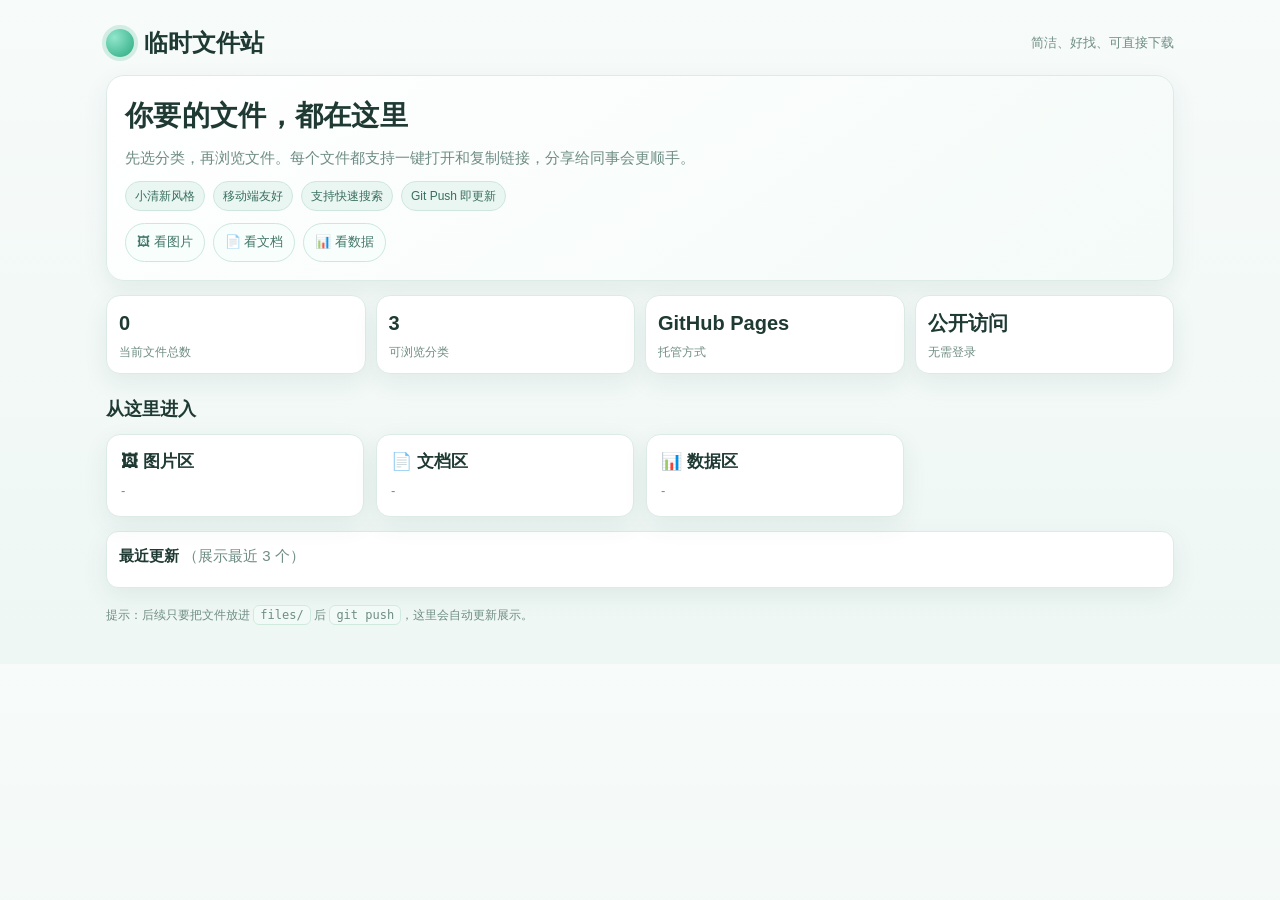
==== commit 988bab88: "ui: full visual refresh and friendlier Chinese copy across all pages" ====
--- a/index.html
+++ b/index.html
@@ -10,45 +10,45 @@
   <div class="wrap">
     <div class="top">
       <div class="logo"><span class="dot"></span><span>临时文件站</span></div>
-      <div class="sub">小清新主题 · 分类入口优先</div>
+      <div class="sub">简洁、好找、可直接下载</div>
     </div>
 
     <div class="hero">
-      <h1>首页只看重点，点进去看详情</h1>
-      <p>按分类进入查看文件列表；文件通过 <b>git push</b> 更新，适合临时共享与下载。</p>
+      <h1>你要的文件，都在这里</h1>
+      <p>先选分类，再浏览文件。每个文件都支持一键打开和复制链接，分享给同事会更顺手。</p>
       <div class="chips">
-        <span class="chip">轻量</span>
-        <span class="chip">可下载</span>
-        <span class="chip">可复制链接</span>
+        <span class="chip">小清新风格</span>
         <span class="chip">移动端友好</span>
+        <span class="chip">支持快速搜索</span>
+        <span class="chip">Git Push 即更新</span>
       </div>
       <div class="nav">
-        <a href="pages/images.html">🖼 图片</a>
-        <a href="pages/docs.html">📄 文档</a>
-        <a href="pages/data.html">📊 数据</a>
+        <a href="pages/images.html">🖼 看图片</a>
+        <a href="pages/docs.html">📄 看文档</a>
+        <a href="pages/data.html">📊 看数据</a>
       </div>
     </div>
 
     <div class="stats">
-      <div class="stat"><div class="n" data-total>0</div><div class="k">文件总数</div></div>
-      <div class="stat"><div class="n">3</div><div class="k">分类</div></div>
+      <div class="stat"><div class="n" data-total>0</div><div class="k">当前文件总数</div></div>
+      <div class="stat"><div class="n">3</div><div class="k">可浏览分类</div></div>
       <div class="stat"><div class="n">GitHub Pages</div><div class="k">托管方式</div></div>
-      <div class="stat"><div class="n">Public</div><div class="k">可访问性</div></div>
+      <div class="stat"><div class="n">公开访问</div><div class="k">无需登录</div></div>
     </div>
 
-    <div class="section">进入分类</div>
+    <div class="section">从这里进入</div>
     <div class="cats">
-      <a class="cat" href="pages/images.html"><div class="name">🖼 图片</div><div class="meta" data-count="images">-</div></a>
-      <a class="cat" href="pages/docs.html"><div class="name">📄 文档</div><div class="meta" data-count="docs">-</div></a>
-      <a class="cat" href="pages/data.html"><div class="name">📊 数据</div><div class="meta" data-count="data">-</div></a>
+      <a class="cat" href="pages/images.html"><div class="name">🖼 图片区</div><div class="meta" data-count="images">-</div></a>
+      <a class="cat" href="pages/docs.html"><div class="name">📄 文档区</div><div class="meta" data-count="docs">-</div></a>
+      <a class="cat" href="pages/data.html"><div class="name">📊 数据区</div><div class="meta" data-count="data">-</div></a>
     </div>
 
     <div class="latest">
-      <div><b>最新上传</b> <span class="muted">（仅展示3条）</span></div>
+      <div><b>最近更新</b> <span class="muted">（展示最近 3 个）</span></div>
       <ul id="latest-list"></ul>
     </div>
 
-    <div class="foot">提示：后续只需把文件放到 <code>files/</code> 并 push。链接可在分类页一键复制。</div>
+    <div class="foot">提示：后续只要把文件放进 <code>files/</code> 后 <code>git push</code>，这里会自动更新展示。</div>
   </div>
 
   <button id="back-top" class="float-top">↑ 顶部</button>
--- a/assets/style.css
+++ b/assets/style.css
@@ -1,73 +1,73 @@
 :root{
-  --bg:#f3fbf8;
-  --bg-2:#eaf7f2;
+  --bg:#f7fbfa;
+  --bg-2:#eef7f4;
   --panel:#ffffff;
-  --line:#d8ece3;
-  --text:#23443a;
-  --muted:#6f9086;
-  --primary:#36b58d;
-  --primary-2:#2fa57f;
-  --chip:#e8f7f1;
-  --shadow:0 10px 24px rgba(65,132,108,.10);
+  --line:#ddebe6;
+  --text:#1f3a33;
+  --muted:#6f8d84;
+  --primary:#28a97f;
+  --primary-2:#23956f;
+  --soft:#e9f6f1;
+  --shadow:0 8px 24px rgba(31,74,61,.08);
 }
 *{box-sizing:border-box}
-body{margin:0;background:linear-gradient(180deg,var(--bg),var(--bg-2));color:var(--text);font-family:-apple-system,BlinkMacSystemFont,"Segoe UI",Roboto,"PingFang SC","Microsoft YaHei",sans-serif}
+body{margin:0;background:linear-gradient(180deg,var(--bg),var(--bg-2));color:var(--text);font:15px/1.55 -apple-system,BlinkMacSystemFont,"SF Pro Text","Segoe UI",Roboto,"PingFang SC","Microsoft YaHei",sans-serif}
 a{text-decoration:none;color:inherit}
-.wrap{max-width:1080px;margin:0 auto;padding:24px 16px 40px}
+.wrap{max-width:1100px;margin:0 auto;padding:24px 16px 40px}
 .top{display:flex;justify-content:space-between;align-items:center;gap:10px;flex-wrap:wrap}
 .logo{display:flex;align-items:center;gap:10px;font-size:24px;font-weight:800}
-.dot{width:28px;height:28px;border-radius:50%;background:radial-gradient(circle at 30% 30%,#9be8d1,var(--primary));box-shadow:0 0 0 4px rgba(54,181,141,.2)}
+.dot{width:28px;height:28px;border-radius:50%;background:radial-gradient(circle at 30% 30%,#92e6cb,var(--primary));box-shadow:0 0 0 4px rgba(40,169,127,.18)}
 .sub{color:var(--muted);font-size:13px}
-.hero{margin-top:14px;padding:16px;border-radius:16px;border:1px solid var(--line);background:linear-gradient(145deg,#ffffff,#f1faf6);box-shadow:var(--shadow)}
-.hero h1{margin:0;font-size:26px}
+.hero{margin-top:14px;padding:18px;border-radius:18px;border:1px solid var(--line);background:linear-gradient(145deg,#fff,#f4fbf8);box-shadow:var(--shadow)}
+.hero h1{margin:0;font-size:28px;letter-spacing:.3px}
 .hero p{margin:8px 0 0;color:var(--muted)}
+.chips{display:flex;gap:8px;flex-wrap:wrap;margin-top:12px}
+.chip{font-size:12px;background:var(--soft);border:1px solid #cde7de;color:#3a6f60;padding:5px 9px;border-radius:999px}
 .stats{display:grid;grid-template-columns:repeat(4,minmax(0,1fr));gap:10px;margin-top:14px}
-.stat{background:var(--panel);border:1px solid var(--line);border-radius:12px;padding:12px;box-shadow:var(--shadow)}
-.n{font-size:20px;font-weight:800}
-.k{font-size:12px;color:var(--muted);margin-top:4px}
-.section{margin-top:20px;font-size:18px;font-weight:700}
-.cats{display:grid;grid-template-columns:repeat(auto-fill,minmax(220px,1fr));gap:12px;margin-top:10px}
-.cat{display:block;background:linear-gradient(160deg,#fff,#f4fbf8);border:1px solid var(--line);border-radius:14px;padding:14px;transition:.2s;box-shadow:var(--shadow)}
-.cat:hover{transform:translateY(-2px);border-color:#bae5d6}
-.cat .name{font-size:16px;font-weight:700}
+.stat{background:var(--panel);border:1px solid var(--line);border-radius:14px;padding:12px;box-shadow:var(--shadow)}
+.n{font-size:20px;font-weight:800}.k{font-size:12px;color:var(--muted);margin-top:4px}
+.section{margin-top:22px;font-size:18px;font-weight:700}
+.cats{display:grid;grid-template-columns:repeat(auto-fill,minmax(230px,1fr));gap:12px;margin-top:10px}
+.cat{display:block;background:#fff;border:1px solid var(--line);border-radius:14px;padding:14px;transition:.2s;box-shadow:var(--shadow)}
+.cat:hover{transform:translateY(-2px);border-color:#b8dece}
+.cat .name{font-size:17px;font-weight:700}
 .cat .meta{margin-top:6px;color:var(--muted);font-size:13px}
-.latest{margin-top:14px;background:var(--panel);border:1px solid var(--line);border-radius:12px;padding:12px;box-shadow:var(--shadow)}
+.latest{margin-top:14px;background:#fff;border:1px solid var(--line);border-radius:12px;padding:12px;box-shadow:var(--shadow)}
 .latest ul{margin:8px 0 0 18px;padding:0}
 .latest li{margin:6px 0}
-.chips{display:flex;gap:8px;flex-wrap:wrap;margin-top:12px}
-.chip{font-size:12px;background:var(--chip);border:1px solid #cce8dd;color:#3a6f61;padding:5px 9px;border-radius:999px}
 .nav{display:flex;gap:8px;flex-wrap:wrap;margin-top:12px}
 .nav a{padding:8px 11px;border-radius:999px;border:1px solid #cce8dd;background:#f8fefb;color:#417668;font-size:13px}
 .nav a.active{background:var(--primary);border-color:var(--primary);color:#fff}
-.back{color:#2a4f45;background:#e6f6f0;border:1px solid #c6e9dd;padding:7px 11px;border-radius:8px;text-decoration:none}
+.back{color:#2a4f45;background:#e8f6f1;border:1px solid #c6e9dd;padding:7px 11px;border-radius:8px;text-decoration:none}
 .toolbar{margin-top:12px;display:flex;gap:8px;flex-wrap:wrap;align-items:center}
-.input,.select{background:#fff;border:1px solid #cbe8de;color:#2d4f46;border-radius:9px;padding:9px 10px;font-size:13px}
+.input,.select{background:#fff;border:1px solid #cbe8de;color:#2d4f46;border-radius:10px;padding:9px 10px;font-size:13px}
 .input{min-width:220px}
-.btn{display:inline-block;background:var(--primary);color:#fff;padding:8px 11px;border-radius:9px;text-decoration:none;border:none;cursor:pointer}
+.btn{display:inline-block;background:var(--primary);color:#fff;padding:8px 11px;border-radius:9px;text-decoration:none;border:none;cursor:pointer;font-weight:600}
 .btn:hover{background:var(--primary-2)}
-.btn.ghost{background:#e6f5ef;color:#2a6253}
+.btn.ghost{background:#e9f6f1;color:#2a6253}
 .count{color:var(--muted);font-size:12px;margin-left:auto}
-.table{width:100%;border-collapse:collapse;margin-top:12px;background:var(--panel);border:1px solid var(--line);border-radius:10px;overflow:hidden;box-shadow:var(--shadow)}
-th,td{padding:11px 12px;border-bottom:1px solid #e7f4ef;text-align:left}
-th{color:#4f7d71;background:#f6fcf9}
+.table{width:100%;border-collapse:collapse;margin-top:12px;background:#fff;border:1px solid var(--line);border-radius:12px;overflow:hidden;box-shadow:var(--shadow)}
+th,td{padding:12px;border-bottom:1px solid #e9f4f0;text-align:left}
+th{color:#4f7d71;background:#f7fcfa;font-weight:700}
 .muted{color:var(--muted)}
-.empty{display:none;margin-top:10px;padding:10px 12px;border:1px dashed #b8e1d3;border-radius:10px;color:var(--muted);background:#f8fdfb}
+.empty{display:none;margin-top:10px;padding:12px;border:1px dashed #b8e1d3;border-radius:10px;color:var(--muted);background:#f8fdfb}
 .foot{margin-top:18px;color:var(--muted);font-size:12px}
 code{background:#f1faf6;border:1px solid #d1eadf;border-radius:6px;padding:2px 6px}
-.float-top{position:fixed;right:18px;bottom:20px;background:#ffffffd9;border:1px solid #cde7dd;color:#376658;border-radius:999px;padding:8px 12px;cursor:pointer;display:none;backdrop-filter:blur(5px)}
+.float-top{position:fixed;right:18px;bottom:20px;background:#ffffffde;border:1px solid #cde7dd;color:#376658;border-radius:999px;padding:8px 12px;cursor:pointer;display:none;backdrop-filter:blur(6px)}
 
-/* image grid + preview */
-.grid{display:grid;grid-template-columns:repeat(auto-fill,minmax(210px,1fr));gap:10px}
-.icard{background:var(--panel);border:1px solid var(--line);border-radius:10px;overflow:hidden;box-shadow:0 6px 16px rgba(80,145,123,.08)}
+/* image grid */
+.grid{display:grid;grid-template-columns:repeat(auto-fill,minmax(210px,1fr));gap:12px}
+.icard{background:#fff;border:1px solid var(--line);border-radius:12px;overflow:hidden;box-shadow:var(--shadow)}
 .ithumb{aspect-ratio:4/3;background:#edf8f3;display:flex;align-items:center;justify-content:center;cursor:zoom-in}
 .ithumb img{max-width:100%;max-height:100%;display:block}
-.imeta{padding:8px 10px}
+.imeta{padding:9px 10px}
 .iname{font-size:13px;font-weight:700;white-space:nowrap;overflow:hidden;text-overflow:ellipsis}
 .isub{font-size:12px;color:var(--muted);margin-top:4px}
-.lightbox{position:fixed;inset:0;background:rgba(30,52,45,.45);backdrop-filter:blur(3px);z-index:99;display:flex;flex-direction:column;align-items:center;justify-content:center;padding:20px}
-.lightbox img{max-width:min(92vw,1200px);max-height:78vh;border-radius:12px;box-shadow:0 20px 50px rgba(44,95,79,.25)}
-.lb-close{position:absolute;top:16px;right:16px;width:38px;height:38px;border:none;border-radius:999px;background:#e4f7f0;color:#2a5f51;font-size:24px;cursor:pointer}
-.lb-nav{position:absolute;top:50%;transform:translateY(-50%);width:42px;height:42px;border:none;border-radius:999px;background:#e4f7f0;color:#2a5f51;font-size:24px;cursor:pointer}
+.lightbox{position:fixed;inset:0;background:rgba(24,49,42,.45);backdrop-filter:blur(3px);z-index:99;display:flex;flex-direction:column;align-items:center;justify-content:center;padding:20px}
+.lightbox img{max-width:min(92vw,1200px);max-height:78vh;border-radius:12px;box-shadow:0 20px 50px rgba(23,54,45,.28)}
+.lb-close,.lb-nav{position:absolute;border:none;border-radius:999px;background:#e4f7f0;color:#2a5f51;cursor:pointer}
+.lb-close{top:16px;right:16px;width:38px;height:38px;font-size:24px}
+.lb-nav{top:50%;transform:translateY(-50%);width:42px;height:42px;font-size:24px}
 .lb-prev{left:16px}.lb-next{right:16px}
 .lb-name{margin-top:10px;color:#285346;font-size:13px;background:#eef9f4;padding:5px 10px;border-radius:999px}
 
@@ -75,4 +75,5 @@
   .stats{grid-template-columns:repeat(2,minmax(0,1fr))}
   .count{margin-left:0;width:100%}
   .input{min-width:180px}
+  .hero h1{font-size:24px}
 }
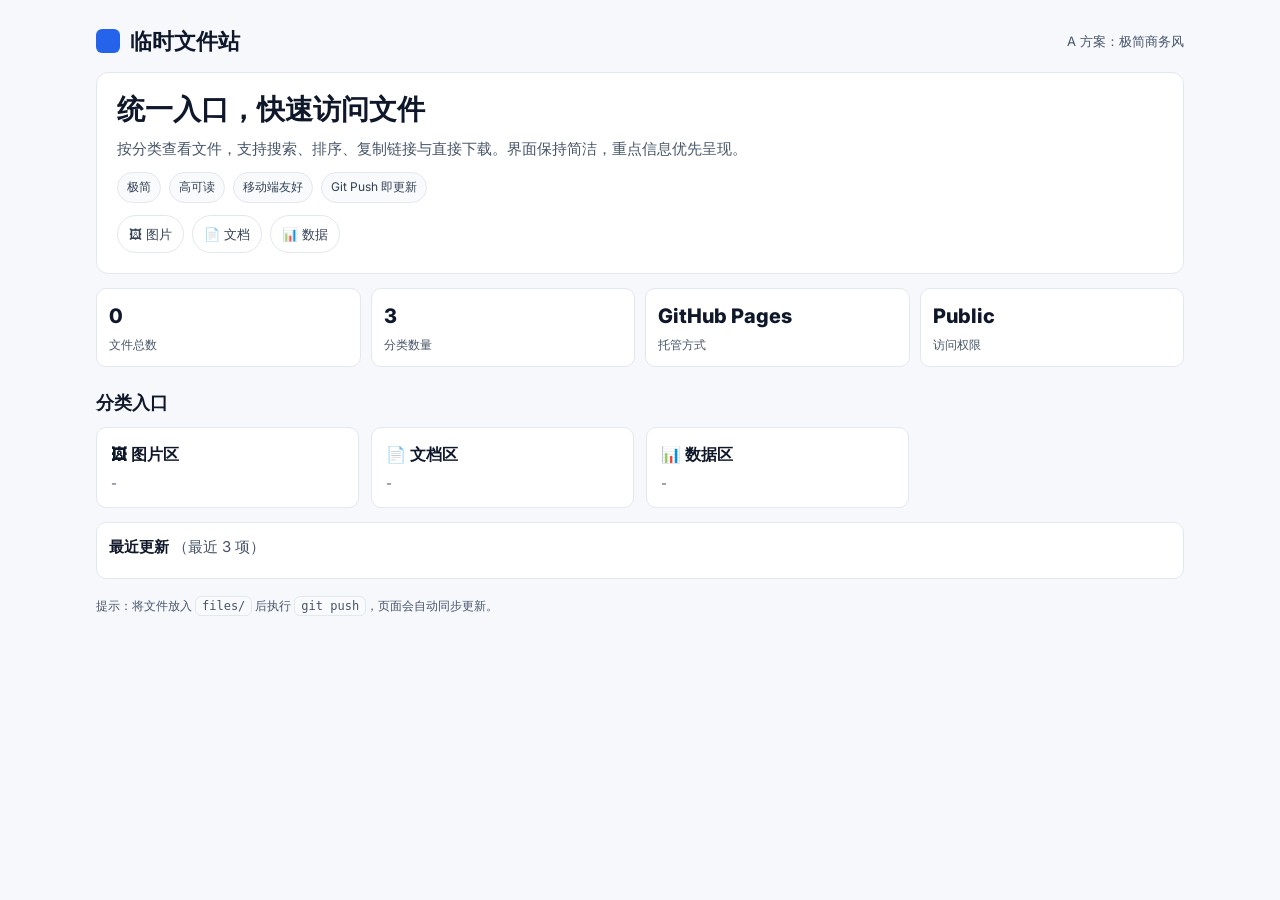
==== commit c40dd5bd: "style(a): switch to minimal business theme and cleaner copy" ====
--- a/index.html
+++ b/index.html
@@ -10,33 +10,33 @@
   <div class="wrap">
     <div class="top">
       <div class="logo"><span class="dot"></span><span>临时文件站</span></div>
-      <div class="sub">简洁、好找、可直接下载</div>
+      <div class="sub">A 方案：极简商务风</div>
     </div>
 
     <div class="hero">
-      <h1>你要的文件，都在这里</h1>
-      <p>先选分类，再浏览文件。每个文件都支持一键打开和复制链接，分享给同事会更顺手。</p>
+      <h1>统一入口，快速访问文件</h1>
+      <p>按分类查看文件，支持搜索、排序、复制链接与直接下载。界面保持简洁，重点信息优先呈现。</p>
       <div class="chips">
-        <span class="chip">小清新风格</span>
+        <span class="chip">极简</span>
+        <span class="chip">高可读</span>
         <span class="chip">移动端友好</span>
-        <span class="chip">支持快速搜索</span>
         <span class="chip">Git Push 即更新</span>
       </div>
       <div class="nav">
-        <a href="pages/images.html">🖼 看图片</a>
-        <a href="pages/docs.html">📄 看文档</a>
-        <a href="pages/data.html">📊 看数据</a>
+        <a href="pages/images.html">🖼 图片</a>
+        <a href="pages/docs.html">📄 文档</a>
+        <a href="pages/data.html">📊 数据</a>
       </div>
     </div>
 
     <div class="stats">
-      <div class="stat"><div class="n" data-total>0</div><div class="k">当前文件总数</div></div>
-      <div class="stat"><div class="n">3</div><div class="k">可浏览分类</div></div>
+      <div class="stat"><div class="n" data-total>0</div><div class="k">文件总数</div></div>
+      <div class="stat"><div class="n">3</div><div class="k">分类数量</div></div>
       <div class="stat"><div class="n">GitHub Pages</div><div class="k">托管方式</div></div>
-      <div class="stat"><div class="n">公开访问</div><div class="k">无需登录</div></div>
+      <div class="stat"><div class="n">Public</div><div class="k">访问权限</div></div>
     </div>
 
-    <div class="section">从这里进入</div>
+    <div class="section">分类入口</div>
     <div class="cats">
       <a class="cat" href="pages/images.html"><div class="name">🖼 图片区</div><div class="meta" data-count="images">-</div></a>
       <a class="cat" href="pages/docs.html"><div class="name">📄 文档区</div><div class="meta" data-count="docs">-</div></a>
@@ -44,11 +44,11 @@
     </div>
 
     <div class="latest">
-      <div><b>最近更新</b> <span class="muted">（展示最近 3 个）</span></div>
+      <div><b>最近更新</b> <span class="muted">（最近 3 项）</span></div>
       <ul id="latest-list"></ul>
     </div>
 
-    <div class="foot">提示：后续只要把文件放进 <code>files/</code> 后 <code>git push</code>，这里会自动更新展示。</div>
+    <div class="foot">提示：将文件放入 <code>files/</code> 后执行 <code>git push</code>，页面会自动同步更新。</div>
   </div>
 
   <button id="back-top" class="float-top">↑ 顶部</button>
--- a/assets/style.css
+++ b/assets/style.css
@@ -1,75 +1,71 @@
+@import url('https://fonts.googleapis.com/css2?family=Inter:wght@400;500;600;700;800&display=swap');
 :root{
-  --bg:#f7fbfa;
-  --bg-2:#eef7f4;
-  --panel:#ffffff;
-  --line:#ddebe6;
-  --text:#1f3a33;
-  --muted:#6f8d84;
-  --primary:#28a97f;
-  --primary-2:#23956f;
-  --soft:#e9f6f1;
-  --shadow:0 8px 24px rgba(31,74,61,.08);
+  --primary:#2563EB;
+  --primary-2:#1D4ED8;
+  --bg:#F6F8FC;
+  --surface:#FFFFFF;
+  --text:#0F172A;
+  --muted:#475569;
+  --line:#E2E8F0;
+  --soft:#EFF6FF;
 }
 *{box-sizing:border-box}
-body{margin:0;background:linear-gradient(180deg,var(--bg),var(--bg-2));color:var(--text);font:15px/1.55 -apple-system,BlinkMacSystemFont,"SF Pro Text","Segoe UI",Roboto,"PingFang SC","Microsoft YaHei",sans-serif}
+body{margin:0;background:var(--bg);color:var(--text);font:15px/1.55 Inter,-apple-system,BlinkMacSystemFont,"Segoe UI",Roboto,"PingFang SC","Microsoft YaHei",sans-serif}
 a{text-decoration:none;color:inherit}
-.wrap{max-width:1100px;margin:0 auto;padding:24px 16px 40px}
+.wrap{max-width:1120px;margin:0 auto;padding:24px 16px 40px}
 .top{display:flex;justify-content:space-between;align-items:center;gap:10px;flex-wrap:wrap}
-.logo{display:flex;align-items:center;gap:10px;font-size:24px;font-weight:800}
-.dot{width:28px;height:28px;border-radius:50%;background:radial-gradient(circle at 30% 30%,#92e6cb,var(--primary));box-shadow:0 0 0 4px rgba(40,169,127,.18)}
+.logo{display:flex;align-items:center;gap:10px;font-size:22px;font-weight:800}
+.dot{width:24px;height:24px;border-radius:6px;background:var(--primary)}
 .sub{color:var(--muted);font-size:13px}
-.hero{margin-top:14px;padding:18px;border-radius:18px;border:1px solid var(--line);background:linear-gradient(145deg,#fff,#f4fbf8);box-shadow:var(--shadow)}
-.hero h1{margin:0;font-size:28px;letter-spacing:.3px}
-.hero p{margin:8px 0 0;color:var(--muted)}
+.hero{margin-top:14px;padding:20px;border:1px solid var(--line);border-radius:12px;background:var(--surface)}
+.hero h1{margin:0;font-size:28px;line-height:1.2}
+.hero p{margin:10px 0 0;color:var(--muted)}
 .chips{display:flex;gap:8px;flex-wrap:wrap;margin-top:12px}
-.chip{font-size:12px;background:var(--soft);border:1px solid #cde7de;color:#3a6f60;padding:5px 9px;border-radius:999px}
+.chip{font-size:12px;background:#F8FAFC;border:1px solid var(--line);color:#334155;padding:5px 9px;border-radius:999px}
+.nav{display:flex;gap:8px;flex-wrap:wrap;margin-top:12px}
+.nav a{padding:8px 11px;border-radius:999px;border:1px solid var(--line);background:#fff;color:#334155;font-size:13px}
+.nav a.active{background:var(--primary);border-color:var(--primary);color:#fff}
 .stats{display:grid;grid-template-columns:repeat(4,minmax(0,1fr));gap:10px;margin-top:14px}
-.stat{background:var(--panel);border:1px solid var(--line);border-radius:14px;padding:12px;box-shadow:var(--shadow)}
+.stat{background:var(--surface);border:1px solid var(--line);border-radius:10px;padding:12px}
 .n{font-size:20px;font-weight:800}.k{font-size:12px;color:var(--muted);margin-top:4px}
 .section{margin-top:22px;font-size:18px;font-weight:700}
-.cats{display:grid;grid-template-columns:repeat(auto-fill,minmax(230px,1fr));gap:12px;margin-top:10px}
-.cat{display:block;background:#fff;border:1px solid var(--line);border-radius:14px;padding:14px;transition:.2s;box-shadow:var(--shadow)}
-.cat:hover{transform:translateY(-2px);border-color:#b8dece}
-.cat .name{font-size:17px;font-weight:700}
-.cat .meta{margin-top:6px;color:var(--muted);font-size:13px}
-.latest{margin-top:14px;background:#fff;border:1px solid var(--line);border-radius:12px;padding:12px;box-shadow:var(--shadow)}
-.latest ul{margin:8px 0 0 18px;padding:0}
-.latest li{margin:6px 0}
-.nav{display:flex;gap:8px;flex-wrap:wrap;margin-top:12px}
-.nav a{padding:8px 11px;border-radius:999px;border:1px solid #cce8dd;background:#f8fefb;color:#417668;font-size:13px}
-.nav a.active{background:var(--primary);border-color:var(--primary);color:#fff}
-.back{color:#2a4f45;background:#e8f6f1;border:1px solid #c6e9dd;padding:7px 11px;border-radius:8px;text-decoration:none}
+.cats{display:grid;grid-template-columns:repeat(auto-fill,minmax(220px,1fr));gap:12px;margin-top:10px}
+.cat{display:block;background:var(--surface);border:1px solid var(--line);border-radius:10px;padding:14px;transition:.15s}
+.cat:hover{border-color:#93C5FD;transform:translateY(-1px)}
+.cat .name{font-size:16px;font-weight:700}.cat .meta{margin-top:6px;color:var(--muted);font-size:13px}
+.latest{margin-top:14px;background:var(--surface);border:1px solid var(--line);border-radius:10px;padding:12px}
+.latest ul{margin:8px 0 0 18px;padding:0}.latest li{margin:6px 0}
+.back{color:#1E40AF;background:var(--soft);border:1px solid #BFDBFE;padding:7px 11px;border-radius:8px}
 .toolbar{margin-top:12px;display:flex;gap:8px;flex-wrap:wrap;align-items:center}
-.input,.select{background:#fff;border:1px solid #cbe8de;color:#2d4f46;border-radius:10px;padding:9px 10px;font-size:13px}
+.input,.select{background:#fff;border:1px solid var(--line);color:var(--text);border-radius:10px;padding:9px 10px;font-size:13px}
 .input{min-width:220px}
-.btn{display:inline-block;background:var(--primary);color:#fff;padding:8px 11px;border-radius:9px;text-decoration:none;border:none;cursor:pointer;font-weight:600}
+.btn{display:inline-block;background:var(--primary);color:#fff;padding:8px 11px;border-radius:8px;border:none;cursor:pointer;font-weight:600}
 .btn:hover{background:var(--primary-2)}
-.btn.ghost{background:#e9f6f1;color:#2a6253}
+.btn.ghost{background:#F8FAFC;color:#334155;border:1px solid var(--line)}
 .count{color:var(--muted);font-size:12px;margin-left:auto}
-.table{width:100%;border-collapse:collapse;margin-top:12px;background:#fff;border:1px solid var(--line);border-radius:12px;overflow:hidden;box-shadow:var(--shadow)}
-th,td{padding:12px;border-bottom:1px solid #e9f4f0;text-align:left}
-th{color:#4f7d71;background:#f7fcfa;font-weight:700}
+.table{width:100%;border-collapse:collapse;margin-top:12px;background:#fff;border:1px solid var(--line);border-radius:10px;overflow:hidden}
+th,td{padding:12px;border-bottom:1px solid #F1F5F9;text-align:left}
+th{color:#334155;background:#F8FAFC;font-weight:700}
 .muted{color:var(--muted)}
-.empty{display:none;margin-top:10px;padding:12px;border:1px dashed #b8e1d3;border-radius:10px;color:var(--muted);background:#f8fdfb}
+.empty{display:none;margin-top:10px;padding:12px;border:1px dashed #CBD5E1;border-radius:10px;color:var(--muted);background:#fff}
 .foot{margin-top:18px;color:var(--muted);font-size:12px}
-code{background:#f1faf6;border:1px solid #d1eadf;border-radius:6px;padding:2px 6px}
-.float-top{position:fixed;right:18px;bottom:20px;background:#ffffffde;border:1px solid #cde7dd;color:#376658;border-radius:999px;padding:8px 12px;cursor:pointer;display:none;backdrop-filter:blur(6px)}
+code{background:#F8FAFC;border:1px solid var(--line);border-radius:6px;padding:2px 6px}
+.float-top{position:fixed;right:18px;bottom:20px;background:#fff;border:1px solid var(--line);color:#334155;border-radius:999px;padding:8px 12px;cursor:pointer;display:none}
 
-/* image grid */
 .grid{display:grid;grid-template-columns:repeat(auto-fill,minmax(210px,1fr));gap:12px}
-.icard{background:#fff;border:1px solid var(--line);border-radius:12px;overflow:hidden;box-shadow:var(--shadow)}
-.ithumb{aspect-ratio:4/3;background:#edf8f3;display:flex;align-items:center;justify-content:center;cursor:zoom-in}
+.icard{background:#fff;border:1px solid var(--line);border-radius:10px;overflow:hidden}
+.ithumb{aspect-ratio:4/3;background:#F8FAFC;display:flex;align-items:center;justify-content:center;cursor:zoom-in}
 .ithumb img{max-width:100%;max-height:100%;display:block}
 .imeta{padding:9px 10px}
 .iname{font-size:13px;font-weight:700;white-space:nowrap;overflow:hidden;text-overflow:ellipsis}
 .isub{font-size:12px;color:var(--muted);margin-top:4px}
-.lightbox{position:fixed;inset:0;background:rgba(24,49,42,.45);backdrop-filter:blur(3px);z-index:99;display:flex;flex-direction:column;align-items:center;justify-content:center;padding:20px}
-.lightbox img{max-width:min(92vw,1200px);max-height:78vh;border-radius:12px;box-shadow:0 20px 50px rgba(23,54,45,.28)}
-.lb-close,.lb-nav{position:absolute;border:none;border-radius:999px;background:#e4f7f0;color:#2a5f51;cursor:pointer}
+.lightbox{position:fixed;inset:0;background:rgba(15,23,42,.55);backdrop-filter:blur(2px);z-index:99;display:flex;flex-direction:column;align-items:center;justify-content:center;padding:20px}
+.lightbox img{max-width:min(92vw,1200px);max-height:78vh;border-radius:12px}
+.lb-close,.lb-nav{position:absolute;border:none;border-radius:999px;background:#E2E8F0;color:#1E293B;cursor:pointer}
 .lb-close{top:16px;right:16px;width:38px;height:38px;font-size:24px}
 .lb-nav{top:50%;transform:translateY(-50%);width:42px;height:42px;font-size:24px}
 .lb-prev{left:16px}.lb-next{right:16px}
-.lb-name{margin-top:10px;color:#285346;font-size:13px;background:#eef9f4;padding:5px 10px;border-radius:999px}
+.lb-name{margin-top:10px;color:#E2E8F0;font-size:13px;background:rgba(15,23,42,.55);padding:5px 10px;border-radius:999px}
 
 @media(max-width:860px){
   .stats{grid-template-columns:repeat(2,minmax(0,1fr))}
